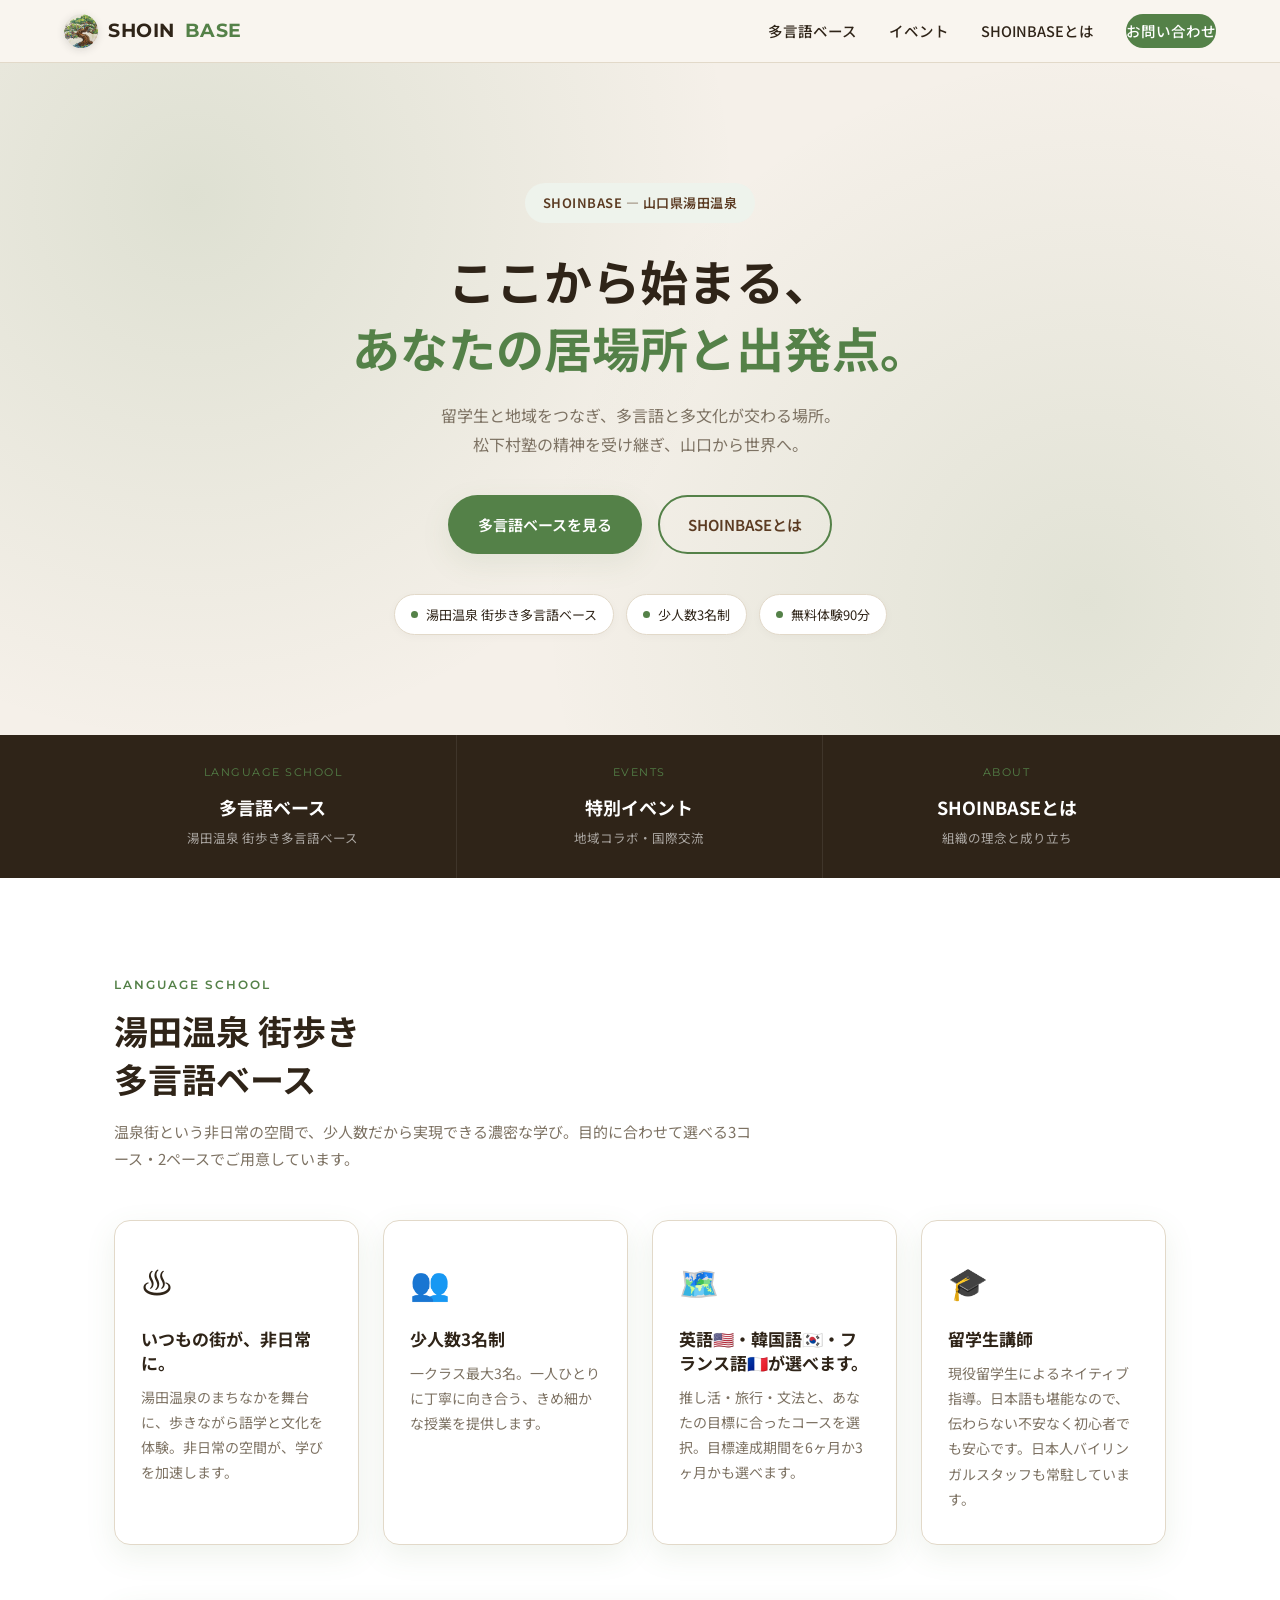
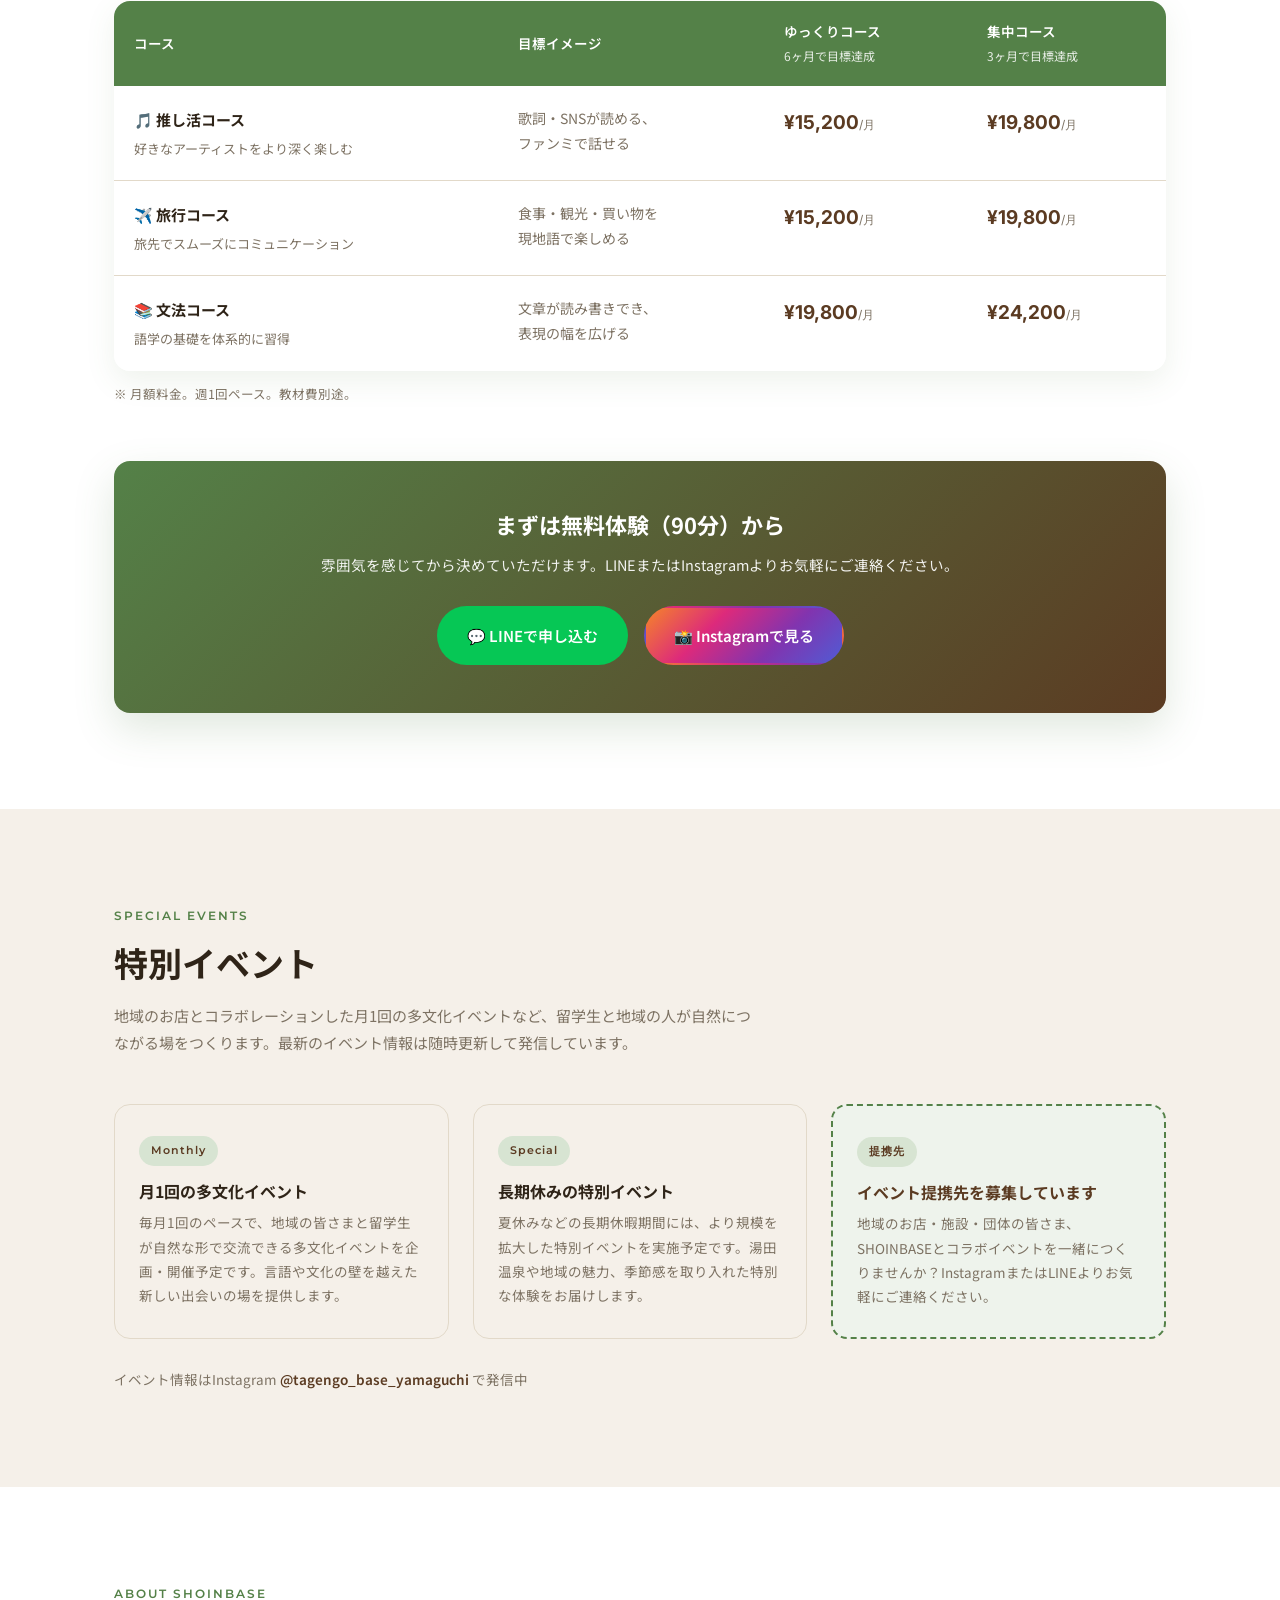
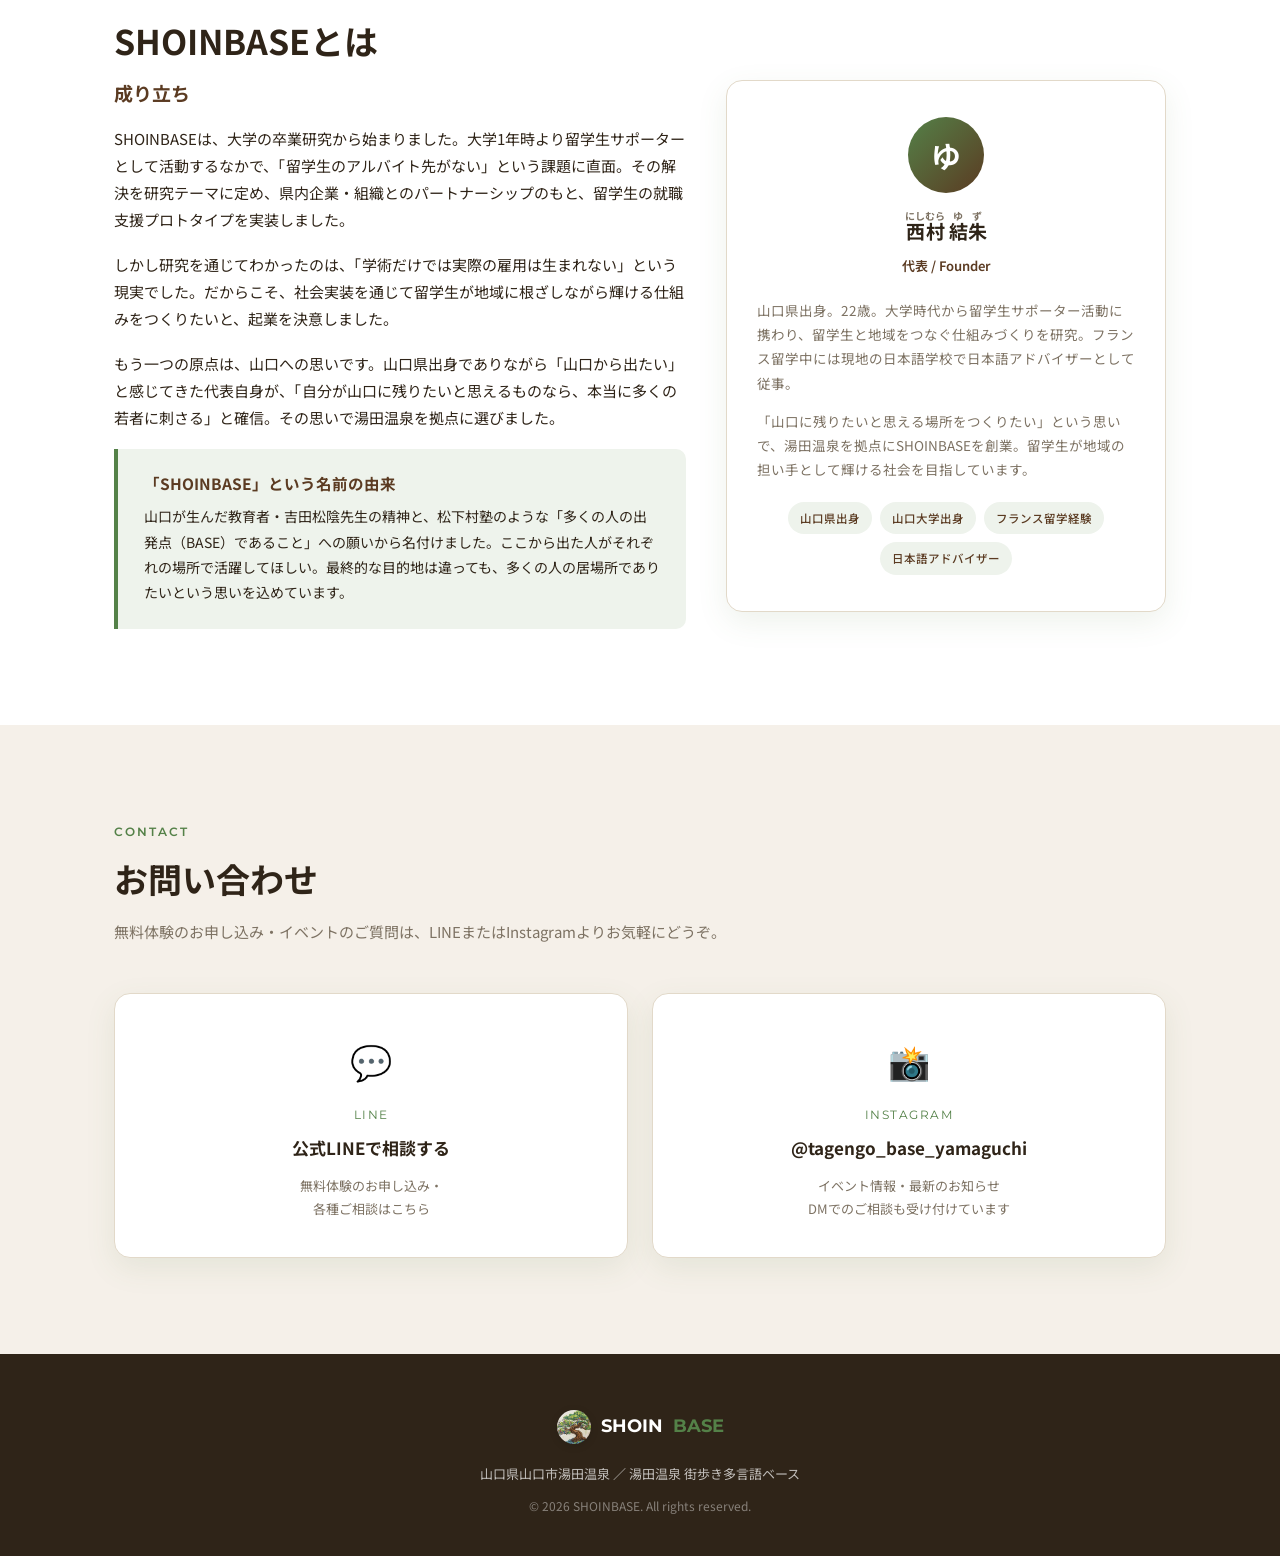
==== index.html @ fef8277d "Add SHOINBASE homepage Co-Authored-By: Claude Sonnet 5 <noreply@anthropic.com>" ====
<!DOCTYPE html>
<html lang="ja">
<head>
  <meta charset="UTF-8">
  <meta name="viewport" content="width=device-width, initial-scale=1.0">
  <title>SHOINBASE | 山口県湯田温泉</title>
  <meta name="description" content="山口県湯田温泉を拠点に、多言語と多文化をつなぐ組織。「多言語ベース」・地域コラボイベントを運営しています。">
  
  <!-- Preconnect and Google Fonts -->
  <link rel="preconnect" href="https://fonts.googleapis.com">
  <link rel="preconnect" href="https://fonts.gstatic.com" crossorigin>
  <link href="https://fonts.googleapis.com/css2?family=Inter:wght@400;500;600&family=Montserrat:wght@600;700&family=Noto+Sans+JP:wght@400;500;700&display=swap" rel="stylesheet">
  
  <!-- External CSS -->
  <link rel="stylesheet" href="./style.css">
</head>
<body>

<!-- ════════════════ HEADER ════════════════ -->
<header>
  <div class="header-inner">
    <a href="#top" class="logo">
      <img src="./icon.jpg" alt="SHOINBASE Icon" class="logo-icon">
      <span class="logo-shoin">SHOIN</span><span class="logo-base">BASE</span>
    </a>
    <nav id="main-nav">
      <a href="#tagengo">多言語ベース</a>
      <a href="#events">イベント</a>
      <a href="#about">SHOINBASEとは</a>
      <a href="#contact" class="nav-cta">お問い合わせ</a>
    </nav>
    <button class="hamburger" id="hamburger" aria-label="メニュー">
      <span></span><span></span><span></span>
    </button>
  </div>
</header>

<!-- ════════════════ HERO ════════════════ -->
<div id="top"></div>
<section class="hero">
  <div class="hero-content fade-up">
    <div class="hero-badge">SHOINBASE — 山口県湯田温泉</div>
    <h1>ここから始まる、<br><em>あなたの居場所と出発点。</em></h1>
    <p class="hero-desc">
      留学生と地域をつなぎ、多言語と多文化が交わる場所。<br>
      松下村塾の精神を受け継ぎ、山口から世界へ。
    </p>
    <div class="hero-btns">
      <a href="#tagengo" class="btn btn-primary">多言語ベースを見る</a>
      <a href="#about" class="btn btn-outline">SHOINBASEとは</a>
    </div>
    <div class="hero-pills">
      <span class="pill"><span class="pill-dot"></span>湯田温泉 街歩き多言語ベース</span>
      <span class="pill"><span class="pill-dot"></span>少人数3名制</span>
      <span class="pill"><span class="pill-dot"></span>無料体験90分</span>
    </div>
  </div>
</section>

<!-- ════════════════ NAV STRIP ════════════════ -->
<div class="strip fade-up">
  <div class="strip-inner">
    <a href="#tagengo" class="strip-item">
      <div class="strip-item-label">LANGUAGE SCHOOL</div>
      <div class="strip-item-name">多言語ベース</div>
      <div class="strip-item-desc">湯田温泉 街歩き多言語ベース</div>
    </a>
    <a href="#events" class="strip-item">
      <div class="strip-item-label">EVENTS</div>
      <div class="strip-item-name">特別イベント</div>
      <div class="strip-item-desc">地域コラボ・国際交流</div>
    </a>
    <a href="#about" class="strip-item">
      <div class="strip-item-label">ABOUT</div>
      <div class="strip-item-name">SHOINBASEとは</div>
      <div class="strip-item-desc">組織の理念と成り立ち</div>
    </a>
  </div>
</div>

<!-- ════════════════ 多言語ベース ════════════════ -->
<section id="tagengo">
  <div class="sec-inner fade-up">
    <div class="sec-label">LANGUAGE SCHOOL</div>
    <h2 class="sec-title">湯田温泉 街歩き<br>多言語ベース</h2>
    <p class="sec-sub">温泉街という非日常の空間で、少人数だから実現できる濃密な学び。目的に合わせて選べる3コース・2ペースでご用意しています。</p>

    <div class="features fade-up">
      <div class="feat-card">
        <div class="feat-icon">♨️</div>
        <h3>いつもの街が、非日常に。</h3>
        <p>湯田温泉のまちなかを舞台に、歩きながら語学と文化を体験。非日常の空間が、学びを加速します。</p>
      </div>
      <div class="feat-card">
        <div class="feat-icon">👥</div>
        <h3>少人数3名制</h3>
        <p>一クラス最大3名。一人ひとりに丁寧に向き合う、きめ細かな授業を提供します。</p>
      </div>
      <div class="feat-card">
        <div class="feat-icon">🗺️</div>
        <h3>英語🇺🇸・韓国語🇰🇷・フランス語🇫🇷が選べます。</h3>
        <p>推し活・旅行・文法と、あなたの目標に合ったコースを選択。目標達成期間を6ヶ月か3ヶ月かも選べます。</p>
      </div>
      <div class="feat-card">
        <div class="feat-icon">🎓</div>
        <h3>留学生講師</h3>
        <p>現役留学生によるネイティブ指導。日本語も堪能なので、伝わらない不安なく初心者でも安心です。日本人バイリンガルスタッフも常駐しています。</p>
      </div>
    </div>

    <!-- 料金表 -->
    <div class="course-wrap fade-up">
      <table class="course-table">
        <thead>
          <tr>
            <th>コース</th>
            <th>目標イメージ</th>
            <th>ゆっくりコース<br><span style="font-size:12px;font-weight:400;opacity:0.85">6ヶ月で目標達成</span></th>
            <th>集中コース<br><span style="font-size:12px;font-weight:400;opacity:0.85">3ヶ月で目標達成</span></th>
          </tr>
        </thead>
        <tbody>
          <tr>
            <td>
              <div class="course-name">🎵 推し活コース</div>
              <div class="course-goal">好きなアーティストをより深く楽しむ</div>
            </td>
            <td style="font-size:14px;color:var(--muted);">歌詞・SNSが読める、<br>ファンミで話せる</td>
            <td class="price-cell">¥15,200<small>/月</small></td>
            <td class="price-cell">¥19,800<small>/月</small></td>
          </tr>
          <tr>
            <td>
              <div class="course-name">✈️ 旅行コース</div>
              <div class="course-goal">旅先でスムーズにコミュニケーション</div>
            </td>
            <td style="font-size:14px;color:var(--muted);">食事・観光・買い物を<br>現地語で楽しめる</td>
            <td class="price-cell">¥15,200<small>/月</small></td>
            <td class="price-cell">¥19,800<small>/月</small></td>
          </tr>
          <tr>
            <td>
              <div class="course-name">📚 文法コース</div>
              <div class="course-goal">語学の基礎を体系的に習得</div>
            </td>
            <td style="font-size:14px;color:var(--muted);">文章が読み書きでき、<br>表現の幅を広げる</td>
            <td class="price-cell">¥19,800<small>/月</small></td>
            <td class="price-cell">¥24,200<small>/月</small></td>
          </tr>
        </tbody>
      </table>
    </div>
    <p class="course-note fade-up">※ 月額料金。週1回ペース。教材費別途。</p>

    <!-- 無料体験CTA -->
    <div class="trial-box fade-up">
      <h3>まずは無料体験（90分）から</h3>
      <p>雰囲気を感じてから決めていただけます。LINEまたはInstagramよりお気軽にご連絡ください。</p>
      <div class="contact-btns">
        <a href="https://lin.ee/NYMbU9d" target="_blank" rel="noopener" class="btn btn-line">💬 LINEで申し込む</a>
        <a href="https://www.instagram.com/tagengo_base_yamaguchi/" target="_blank" rel="noopener" class="btn btn-insta">📸 Instagramで見る</a>
      </div>
    </div>
  </div>
</section>

<!-- ════════════════ EVENTS ════════════════ -->
<section id="events">
  <div class="sec-inner">
    <div class="fade-up">
      <div class="sec-label">SPECIAL EVENTS</div>
      <h2 class="sec-title">特別イベント</h2>
      <p class="sec-sub">地域のお店とコラボレーションした月1回の多文化イベントなど、留学生と地域の人が自然につながる場をつくります。最新のイベント情報は随時更新して発信しています。</p>
    </div>

    <div class="events-grid fade-up">
      <div class="ev-card">
        <span class="ev-season">Monthly</span>
        <div>
          <h4>月1回の多文化イベント</h4>
          <p>毎月1回のペースで、地域の皆さまと留学生が自然な形で交流できる多文化イベントを企画・開催予定です。言語や文化の壁を越えた新しい出会いの場を提供します。</p>
        </div>
      </div>
      <div class="ev-card">
        <span class="ev-season">Special</span>
        <div>
          <h4>長期休みの特別イベント</h4>
          <p>夏休みなどの長期休暇期間には、より規模を拡大した特別イベントを実施予定です。湯田温泉や地域の魅力、季節感を取り入れた特別な体験をお届けします。</p>
        </div>
      </div>
      <div class="ev-card ev-promo">
        <span class="ev-season">提携先</span>
        <div>
          <h4 style="color: var(--terra-dark);">イベント提携先を募集しています</h4>
          <p style="margin-top: 8px;">地域のお店・施設・団体の皆さま、SHOINBASEとコラボイベントを一緒につくりませんか？InstagramまたはLINEよりお気軽にご連絡ください。</p>
        </div>
      </div>
    </div>

    <p class="ev-note fade-up">
      イベント情報はInstagram
      <a href="https://www.instagram.com/tagengo_base_yamaguchi/" target="_blank" rel="noopener">@tagengo_base_yamaguchi</a>
      で発信中
    </p>
  </div>
</section>

<!-- ════════════════ ABOUT ════════════════ -->
<section id="about">
  <div class="sec-inner">
    <div class="fade-up">
      <div class="sec-label">ABOUT SHOINBASE</div>
      <h2 class="sec-title">SHOINBASEとは</h2>
    </div>

    <div class="about-grid">
      <!-- 左：成り立ち -->
      <div class="story fade-up">
        <h3>成り立ち</h3>
        <p>SHOINBASEは、大学の卒業研究から始まりました。大学1年時より留学生サポーターとして活動するなかで、「留学生のアルバイト先がない」という課題に直面。その解決を研究テーマに定め、県内企業・組織とのパートナーシップのもと、留学生の就職支援プロトタイプを実装しました。</p>
        <p>しかし研究を通じてわかったのは、「学術だけでは実際の雇用は生まれない」という現実でした。だからこそ、社会実装を通じて留学生が地域に根ざしながら輝ける仕組みをつくりたいと、起業を決意しました。</p>
        <p>もう一つの原点は、山口への思いです。山口県出身でありながら「山口から出たい」と感じてきた代表自身が、「自分が山口に残りたいと思えるものなら、本当に多くの若者に刺さる」と確信。その思いで湯田温泉を拠点に選びました。</p>

        <div class="name-box">
          <h4>「SHOINBASE」という名前の由来</h4>
          <p>山口が生んだ教育者・吉田松陰先生の精神と、松下村塾のような「多くの人の出発点（BASE）であること」への願いから名付けました。ここから出た人がそれぞれの場所で活躍してほしい。最終的な目的地は違っても、多くの人の居場所でありたいという思いを込めています。</p>
        </div>
      </div>

      <!-- 右：プロフィール -->
      <div class="fade-up" style="transition-delay: 0.2s;">
        <div class="profile-card">
          <div class="profile-avatar">ゆ</div>
          <div class="profile-name">
            <ruby>西村<rt>にしむら</rt></ruby> <ruby>結朱<rt>ゆず</rt></ruby>
          </div>
          <div class="profile-role">代表 / Founder</div>
          <p class="profile-bio">山口県出身。22歳。大学時代から留学生サポーター活動に携わり、留学生と地域をつなぐ仕組みづくりを研究。フランス留学中には現地の日本語学校で日本語アドバイザーとして従事。</p>
          <p class="profile-bio">「山口に残りたいと思える場所をつくりたい」という思いで、湯田温泉を拠点にSHOINBASEを創業。留学生が地域の担い手として輝ける社会を目指しています。</p>
          <div class="profile-tags">
            <span class="profile-tag">山口県出身</span>
            <span class="profile-tag">山口大学出身</span>
            <span class="profile-tag">フランス留学経験</span>
            <span class="profile-tag">日本語アドバイザー</span>
          </div>
        </div>
      </div>
    </div>
  </div>
</section>

<!-- ════════════════ CONTACT ════════════════ -->
<section id="contact">
  <div class="sec-inner">
    <div class="fade-up">
      <div class="sec-label">CONTACT</div>
      <h2 class="sec-title">お問い合わせ</h2>
      <p class="sec-sub">無料体験のお申し込み・イベントのご質問は、LINEまたはInstagramよりお気軽にどうぞ。</p>
    </div>

    <div class="contact-cards fade-up">
      <a href="https://lin.ee/NYMbU9d" target="_blank" rel="noopener" class="contact-card">
        <div class="contact-card-icon">💬</div>
        <div class="contact-card-service">LINE</div>
        <div class="contact-card-handle">公式LINEで相談する</div>
        <div class="contact-card-desc">無料体験のお申し込み・<br>各種ご相談はこちら</div>
      </a>
      <a href="https://www.instagram.com/tagengo_base_yamaguchi/" target="_blank" rel="noopener" class="contact-card">
        <div class="contact-card-icon">📸</div>
        <div class="contact-card-service">INSTAGRAM</div>
        <div class="contact-card-handle">@tagengo_base_yamaguchi</div>
        <div class="contact-card-desc">イベント情報・最新のお知らせ<br>DMでのご相談も受け付けています</div>
      </a>
    </div>
  </div>
</section>

<!-- ════════════════ FOOTER ════════════════ -->
<footer>
  <div class="fade-up">
    <div class="footer-logo">
      <img src="./icon.jpg" alt="SHOINBASE Icon" class="footer-logo-icon">
      <span class="logo-shoin">SHOIN</span><span class="logo-base">BASE</span>
    </div>
    <div class="footer-addr">山口県山口市湯田温泉 ／ 湯田温泉 街歩き多言語ベース</div>
    <div class="footer-copy">© 2026 SHOINBASE. All rights reserved.</div>
  </div>
</footer>

<!-- External JS -->
<script src="./script.js"></script>

</body>
</html>
---- style.css ----
/* =========================================================
   SHOINBASE | 山口県湯田温泉 — style.css
   ========================================================= */

:root {
  --terra: #548148;
  --terra-dark: #5b3b22;
  --terra-light: #d7e4d2;
  --terra-pale: #eef3ec;
  --cream: #f5f0e9;
  --ink: #2f2418;
  --muted: #7d7263;
  --line: #e2d9c9;
  --white: #ffffff;
  --shadow: 0 10px 30px rgba(84, 129, 72, 0.10);
  --shadow-hover: 0 16px 40px rgba(84, 129, 72, 0.18);
  --radius: 16px;
  --radius-sm: 10px;
  --font-jp: "Noto Sans JP", "Hiragino Kaku Gothic ProN", sans-serif;
  --font-en: "Inter", sans-serif;
  --font-logo: "Montserrat", sans-serif;
}

* { margin: 0; padding: 0; box-sizing: border-box; }

html { scroll-behavior: smooth; }

body {
  font-family: var(--font-jp);
  color: var(--ink);
  background: var(--cream);
  line-height: 1.8;
  -webkit-font-smoothing: antialiased;
  overflow-x: hidden;
}

img { display: block; max-width: 100%; }
a { text-decoration: none; color: inherit; }
ul { list-style: none; }

h1, h2, h3, h4 { font-weight: 700; line-height: 1.4; }

.sec-inner {
  max-width: 1100px;
  margin: 0 auto;
  padding: 96px 24px;
}

section { position: relative; }
section:nth-of-type(even) { background: var(--white); }

/* ---------- Fade-up scroll animation ---------- */
.fade-up {
  opacity: 0;
  transform: translateY(28px);
  transition: opacity 0.7s ease, transform 0.7s ease;
}
.fade-up.visible {
  opacity: 1;
  transform: translateY(0);
}

/* ---------- Buttons ---------- */
.btn {
  display: inline-flex;
  align-items: center;
  justify-content: center;
  gap: 6px;
  padding: 14px 28px;
  border-radius: 999px;
  font-weight: 600;
  font-size: 15px;
  transition: transform 0.25s ease, box-shadow 0.25s ease, background 0.25s ease;
  border: 2px solid transparent;
  cursor: pointer;
}
.btn-primary {
  background: var(--terra);
  color: var(--white);
  box-shadow: var(--shadow);
}
.btn-primary:hover { transform: translateY(-2px); box-shadow: var(--shadow-hover); background: var(--terra-dark); }
.btn-outline {
  background: transparent;
  border-color: var(--terra);
  color: var(--terra-dark);
}
.btn-outline:hover { background: var(--terra-pale); transform: translateY(-2px); }
.btn-line {
  background: #06c755;
  color: var(--white);
}
.btn-line:hover { transform: translateY(-2px); box-shadow: 0 10px 24px rgba(6,199,85,0.3); }
.btn-insta {
  background: linear-gradient(135deg,#f58529,#dd2a7b,#8134af,#515bd4);
  color: var(--white);
}
.btn-insta:hover { transform: translateY(-2px); box-shadow: 0 10px 24px rgba(221,42,123,0.3); }

/* =========================================================
   HEADER
   ========================================================= */
header {
  position: sticky;
  top: 0;
  z-index: 100;
  background: rgba(250, 246, 240, 0.9);
  backdrop-filter: blur(10px);
  border-bottom: 1px solid var(--line);
}
.header-inner {
  max-width: 1200px;
  margin: 0 auto;
  padding: 14px 24px;
  display: flex;
  align-items: center;
  justify-content: space-between;
}
.logo {
  display: flex;
  align-items: center;
  gap: 10px;
  font-family: var(--font-logo);
  font-size: 19px;
  font-weight: 700;
  letter-spacing: 0.5px;
}
.logo-icon, .footer-logo-icon {
  width: 34px;
  height: 34px;
  border-radius: 50%;
  object-fit: cover;
  box-shadow: 0 2px 8px rgba(0,0,0,0.12);
}
.logo-shoin { color: var(--ink); }
.logo-base { color: var(--terra); }

#main-nav { display: flex; align-items: center; gap: 32px; }
#main-nav a {
  font-size: 14.5px;
  font-weight: 500;
  color: var(--ink);
  position: relative;
  padding: 4px 0;
  transition: color 0.2s ease;
}
#main-nav a:not(.nav-cta)::after {
  content: "";
  position: absolute;
  left: 0; bottom: -2px;
  width: 0; height: 2px;
  background: var(--terra);
  transition: width 0.25s ease;
}
#main-nav a:not(.nav-cta):hover::after { width: 100%; }
#main-nav a:not(.nav-cta):hover { color: var(--terra-dark); }
.nav-cta {
  background: var(--terra);
  color: var(--white) !important;
  padding: 10px 20px;
  border-radius: 999px;
  font-weight: 600;
}
.nav-cta:hover { background: var(--terra-dark); }

.hamburger {
  display: none;
  flex-direction: column;
  gap: 5px;
  background: none;
  border: none;
  cursor: pointer;
  padding: 8px;
}
.hamburger span {
  width: 24px;
  height: 2px;
  background: var(--ink);
  border-radius: 2px;
  transition: transform 0.3s ease, opacity 0.3s ease;
}
.hamburger.active span:nth-child(1) { transform: translateY(7px) rotate(45deg); }
.hamburger.active span:nth-child(2) { opacity: 0; }
.hamburger.active span:nth-child(3) { transform: translateY(-7px) rotate(-45deg); }

/* =========================================================
   HERO
   ========================================================= */
.hero {
  position: relative;
  padding: 120px 24px 100px;
  text-align: center;
  background:
    radial-gradient(circle at 15% 20%, rgba(84,129,72,0.14), transparent 45%),
    radial-gradient(circle at 85% 80%, rgba(84,129,72,0.12), transparent 45%),
    var(--cream);
  overflow: hidden;
}
.hero-content { max-width: 720px; margin: 0 auto; }
.hero-badge {
  display: inline-block;
  padding: 8px 18px;
  border-radius: 999px;
  background: var(--terra-pale);
  color: var(--terra-dark);
  font-size: 13px;
  font-weight: 600;
  letter-spacing: 0.5px;
  margin-bottom: 24px;
}
.hero h1 {
  font-size: clamp(32px, 5vw, 48px);
  color: var(--ink);
  margin-bottom: 20px;
}
.hero h1 em {
  font-style: normal;
  color: var(--terra);
}
.hero-desc {
  font-size: 16px;
  color: var(--muted);
  margin-bottom: 36px;
}
.hero-btns {
  display: flex;
  gap: 16px;
  justify-content: center;
  flex-wrap: wrap;
  margin-bottom: 40px;
}
.hero-pills {
  display: flex;
  gap: 12px;
  justify-content: center;
  flex-wrap: wrap;
}
.pill {
  display: inline-flex;
  align-items: center;
  gap: 8px;
  padding: 8px 16px;
  background: var(--white);
  border: 1px solid var(--line);
  border-radius: 999px;
  font-size: 13px;
  color: var(--ink);
  box-shadow: 0 2px 10px rgba(0,0,0,0.03);
}
.pill-dot {
  width: 7px;
  height: 7px;
  border-radius: 50%;
  background: var(--terra);
  flex-shrink: 0;
}

/* =========================================================
   NAV STRIP
   ========================================================= */
.strip {
  background: var(--ink);
}
.strip-inner {
  max-width: 1100px;
  margin: 0 auto;
  display: grid;
  grid-template-columns: repeat(3, 1fr);
}
.strip-item {
  padding: 28px 24px;
  text-align: center;
  border-right: 1px solid rgba(255,255,255,0.08);
  transition: background 0.25s ease;
}
.strip-item:last-child { border-right: none; }
.strip-item:hover { background: rgba(84,129,72,0.18); }
.strip-item-label {
  font-family: var(--font-logo);
  font-size: 11px;
  letter-spacing: 1.5px;
  color: var(--terra);
  margin-bottom: 8px;
}
.strip-item-name {
  font-size: 18px;
  font-weight: 700;
  color: var(--white);
  margin-bottom: 4px;
}
.strip-item-desc {
  font-size: 12.5px;
  color: rgba(255,255,255,0.6);
}

/* =========================================================
   SECTION HEADINGS
   ========================================================= */
.sec-label {
  font-family: var(--font-logo);
  font-size: 12px;
  font-weight: 600;
  letter-spacing: 2px;
  color: var(--terra);
  margin-bottom: 12px;
  text-transform: uppercase;
}
.sec-title {
  font-size: clamp(26px, 4vw, 34px);
  color: var(--ink);
  margin-bottom: 16px;
}
.sec-sub {
  max-width: 640px;
  color: var(--muted);
  font-size: 15px;
  margin-bottom: 48px;
}

/* =========================================================
   TAGENGO — Features
   ========================================================= */
.features {
  display: grid;
  grid-template-columns: repeat(4, 1fr);
  gap: 24px;
  margin-bottom: 56px;
}
.feat-card {
  background: var(--white);
  border: 1px solid var(--line);
  border-radius: var(--radius);
  padding: 32px 26px;
  box-shadow: var(--shadow);
  transition: transform 0.25s ease, box-shadow 0.25s ease;
}
.feat-card:hover { transform: translateY(-4px); box-shadow: var(--shadow-hover); }
.feat-icon { font-size: 32px; margin-bottom: 16px; }
.feat-card h3 { font-size: 17px; margin-bottom: 10px; color: var(--ink); }
.feat-card p { font-size: 14px; color: var(--muted); }

/* ---------- Course Table ---------- */
.course-wrap {
  overflow-x: auto;
  border-radius: var(--radius);
  box-shadow: var(--shadow);
  margin-bottom: 12px;
  -webkit-overflow-scrolling: touch;
}
.course-table {
  width: 100%;
  border-collapse: collapse;
  min-width: 640px;
  background: var(--white);
}
.course-table thead th {
  background: var(--terra);
  color: var(--white);
  font-size: 13.5px;
  font-weight: 600;
  text-align: left;
  padding: 18px 20px;
}
.course-table tbody td {
  padding: 20px;
  border-bottom: 1px solid var(--line);
  vertical-align: top;
}
.course-table tbody tr:last-child td { border-bottom: none; }
.course-table tbody tr:hover { background: var(--terra-pale); }
.course-name { font-weight: 700; font-size: 15px; margin-bottom: 4px; color: var(--ink); }
.course-goal { font-size: 13px; color: var(--muted); }
.price-cell {
  font-family: var(--font-en);
  font-size: 19px;
  font-weight: 700;
  color: var(--terra-dark);
  white-space: nowrap;
}
.price-cell small { font-size: 12px; font-weight: 400; color: var(--muted); }
.course-note {
  font-size: 12.5px;
  color: var(--muted);
  margin-bottom: 56px;
}

.trial-box {
  background: linear-gradient(135deg, var(--terra), var(--terra-dark));
  border-radius: var(--radius);
  padding: 48px 40px;
  text-align: center;
  color: var(--white);
  box-shadow: var(--shadow-hover);
}
.trial-box h3 { font-size: 22px; margin-bottom: 12px; }
.trial-box p { font-size: 14.5px; opacity: 0.92; margin-bottom: 28px; }
.contact-btns { display: flex; gap: 16px; justify-content: center; flex-wrap: wrap; }

/* =========================================================
   EVENTS
   ========================================================= */
.events-grid {
  display: grid;
  grid-template-columns: repeat(3, 1fr);
  gap: 24px;
  margin-bottom: 28px;
}
.ev-card {
  background: var(--cream);
  border: 1px solid var(--line);
  border-radius: var(--radius);
  padding: 28px 24px;
  transition: transform 0.25s ease, box-shadow 0.25s ease;
}
.ev-card:hover { transform: translateY(-4px); box-shadow: var(--shadow); }
.ev-season {
  display: inline-block;
  font-family: var(--font-logo);
  font-size: 11px;
  font-weight: 600;
  letter-spacing: 1px;
  color: var(--terra-dark);
  background: var(--terra-light);
  padding: 5px 12px;
  border-radius: 999px;
  margin-bottom: 14px;
}
.ev-card h4 { font-size: 16px; margin-bottom: 8px; color: var(--ink); }
.ev-card p { font-size: 13.5px; color: var(--muted); }
.ev-promo {
  background: var(--terra-pale);
  border: 2px dashed var(--terra);
}
.ev-note { font-size: 13.5px; color: var(--muted); }
.ev-note a { color: var(--terra-dark); font-weight: 600; }
.ev-note a:hover { text-decoration: underline; }

/* =========================================================
   ABOUT
   ========================================================= */
.about-grid {
  display: grid;
  grid-template-columns: 1.3fr 1fr;
  gap: 40px;
  align-items: start;
}
.story p { color: var(--ink); font-size: 15px; margin-bottom: 18px; }
.story h3 { font-size: 19px; margin-bottom: 18px; color: var(--terra-dark); }

.name-box {
  background: var(--terra-pale);
  border-left: 4px solid var(--terra);
  border-radius: 0 var(--radius-sm) var(--radius-sm) 0;
  padding: 24px 26px;
  margin-top: 8px;
}
.name-box h4 { font-size: 15.5px; color: var(--terra-dark); margin-bottom: 10px; }
.name-box p { font-size: 14px; color: var(--ink); margin: 0; }

.profile-card {
  background: var(--white);
  border: 1px solid var(--line);
  border-radius: var(--radius);
  box-shadow: var(--shadow);
  padding: 36px 30px;
  text-align: center;
}
.profile-avatar {
  width: 76px;
  height: 76px;
  margin: 0 auto 18px;
  border-radius: 50%;
  background: linear-gradient(135deg, var(--terra), var(--terra-dark));
  color: var(--white);
  display: flex;
  align-items: center;
  justify-content: center;
  font-size: 30px;
  font-weight: 700;
}
.profile-name {
  font-size: 19px;
  font-weight: 700;
  color: var(--ink);
  margin-bottom: 6px;
}
.profile-name rt { font-size: 10px; color: var(--muted); }
.profile-role {
  font-size: 13px;
  color: var(--terra-dark);
  font-weight: 600;
  margin-bottom: 20px;
}
.profile-bio {
  font-size: 13.5px;
  color: var(--muted);
  text-align: left;
  margin-bottom: 14px;
}
.profile-tags {
  display: flex;
  flex-wrap: wrap;
  gap: 8px;
  justify-content: center;
  margin-top: 20px;
}
.profile-tag {
  font-size: 11.5px;
  background: var(--terra-pale);
  color: var(--terra-dark);
  padding: 6px 12px;
  border-radius: 999px;
  font-weight: 500;
}

/* =========================================================
   CONTACT
   ========================================================= */
.contact-cards {
  display: grid;
  grid-template-columns: repeat(2, 1fr);
  gap: 24px;
}
.contact-card {
  background: var(--white);
  border: 1px solid var(--line);
  border-radius: var(--radius);
  padding: 36px 28px;
  text-align: center;
  box-shadow: var(--shadow);
  transition: transform 0.25s ease, box-shadow 0.25s ease;
}
.contact-card:hover { transform: translateY(-5px); box-shadow: var(--shadow-hover); }
.contact-card-icon { font-size: 34px; margin-bottom: 12px; }
.contact-card-service {
  font-family: var(--font-logo);
  font-size: 12px;
  letter-spacing: 1.5px;
  color: var(--terra);
  margin-bottom: 8px;
}
.contact-card-handle { font-size: 17px; font-weight: 700; color: var(--ink); margin-bottom: 10px; }
.contact-card-desc { font-size: 13px; color: var(--muted); }

/* =========================================================
   FOOTER
   ========================================================= */
footer {
  background: var(--ink);
  color: rgba(255,255,255,0.7);
  padding: 56px 24px 40px;
  text-align: center;
}
.footer-logo {
  display: flex;
  align-items: center;
  justify-content: center;
  gap: 10px;
  font-family: var(--font-logo);
  font-size: 18px;
  font-weight: 700;
  margin-bottom: 18px;
}
.footer-logo .logo-shoin { color: var(--white); }
.footer-logo .logo-base { color: var(--terra); }
.footer-addr { font-size: 13px; margin-bottom: 10px; }
.footer-copy { font-size: 12px; opacity: 0.6; }

/* =========================================================
   RESPONSIVE
   ========================================================= */
@media (max-width: 860px) {
  .about-grid { grid-template-columns: 1fr; }
  .features { grid-template-columns: 1fr 1fr; }
  .events-grid { grid-template-columns: 1fr 1fr; }
}

@media (max-width: 768px) {
  #main-nav {
    position: fixed;
    top: 63px;
    left: 0;
    right: 0;
    background: var(--cream);
    flex-direction: column;
    align-items: stretch;
    gap: 0;
    padding: 8px 24px 20px;
    border-bottom: 1px solid var(--line);
    transform: translateY(-120%);
    opacity: 0;
    transition: transform 0.3s ease, opacity 0.3s ease;
  }
  #main-nav.open { transform: translateY(0); opacity: 1; }
  #main-nav a { padding: 14px 0; border-bottom: 1px solid var(--line); }
  #main-nav a.nav-cta { text-align: center; margin-top: 12px; border-bottom: none; }
  .hamburger { display: flex; }

  .strip-inner { grid-template-columns: 1fr; }
  .strip-item { border-right: none; border-bottom: 1px solid rgba(255,255,255,0.08); }
  .strip-item:last-child { border-bottom: none; }

  .features { grid-template-columns: 1fr; }
  .events-grid { grid-template-columns: 1fr; }
  .contact-cards { grid-template-columns: 1fr; }

  .sec-inner { padding: 72px 20px; }
  .trial-box { padding: 36px 24px; }

  /* ---------- Course table -> stacked cards ---------- */
  .course-wrap { overflow-x: visible; box-shadow: none; border-radius: 0; }
  .course-table { min-width: 0; width: 100%; border-spacing: 0 16px; }
  .course-table thead { display: none; }
  .course-table, .course-table tbody, .course-table td { display: block; }
  .course-table tbody tr {
    display: grid;
    grid-template-columns: 1fr 1fr;
    gap: 4px 12px;
    background: var(--white);
    border: 1px solid var(--line);
    border-radius: var(--radius);
    box-shadow: var(--shadow);
    padding: 22px 20px;
    margin-bottom: 16px;
  }
  .course-table tbody tr:last-child { margin-bottom: 0; }
  .course-table tbody td { padding: 0; border-bottom: none; }
  .course-table tbody td:nth-child(1) { grid-column: 1 / -1; margin-bottom: 14px; }
  .course-table tbody td:nth-child(2) {
    grid-column: 1 / -1;
    margin-bottom: 16px;
    padding-top: 14px;
    border-top: 1px dashed var(--line);
  }
  .course-table tbody td:nth-child(2)::before {
    content: "目標イメージ";
    display: block;
    font-size: 11px;
    font-weight: 600;
    letter-spacing: 0.5px;
    color: var(--terra);
    margin-bottom: 6px;
  }
  .course-table tbody td:nth-child(3),
  .course-table tbody td:nth-child(4) {
    background: var(--terra-pale);
    border-radius: var(--radius-sm);
    padding: 12px 14px;
  }
  .course-table tbody td:nth-child(3)::before,
  .course-table tbody td:nth-child(4)::before {
    display: block;
    font-size: 11px;
    font-weight: 600;
    color: var(--muted);
    margin-bottom: 4px;
  }
  .course-table tbody td:nth-child(3)::before { content: "ゆっくりコース"; }
  .course-table tbody td:nth-child(4)::before { content: "集中コース"; }

  /* ---------- Mobile nav backdrop ---------- */
  body:has(#main-nav.open)::after {
    content: "";
    position: fixed;
    inset: 0;
    background: rgba(43, 36, 31, 0.35);
    z-index: 90;
  }
}
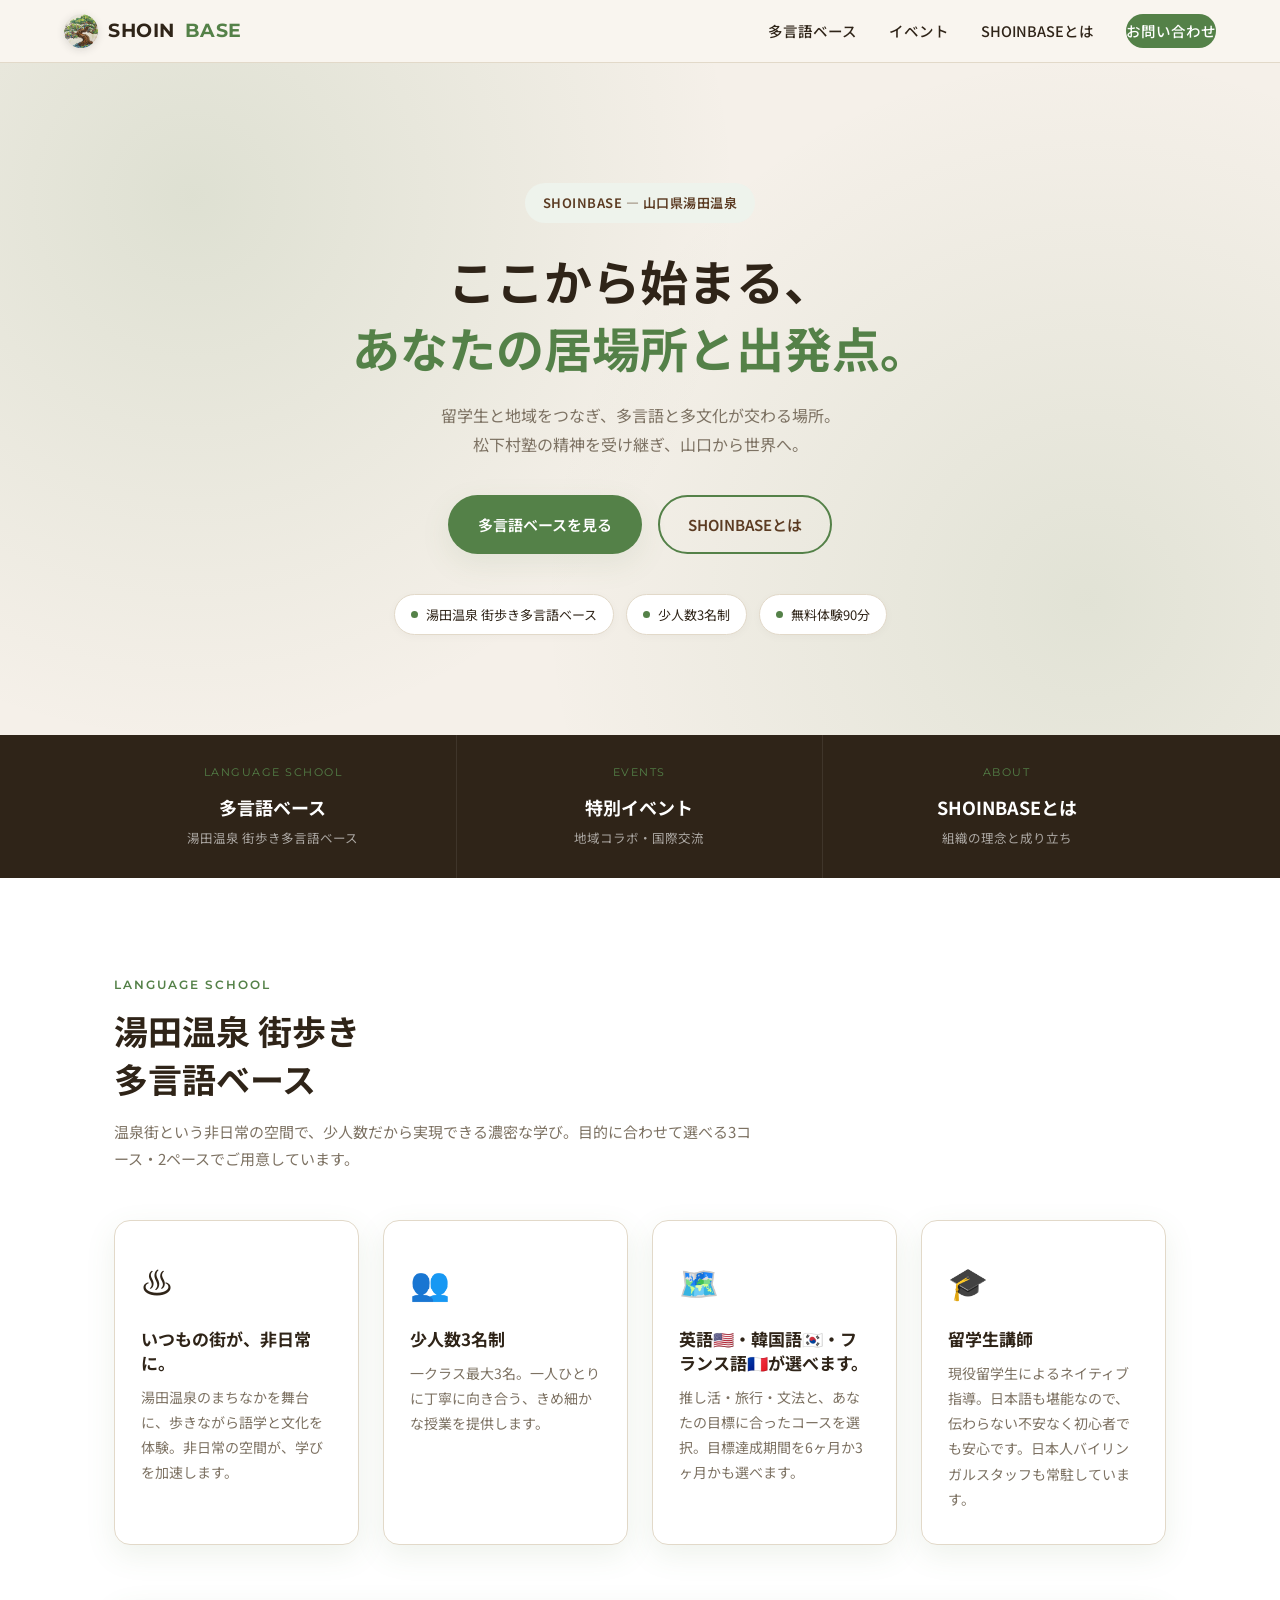
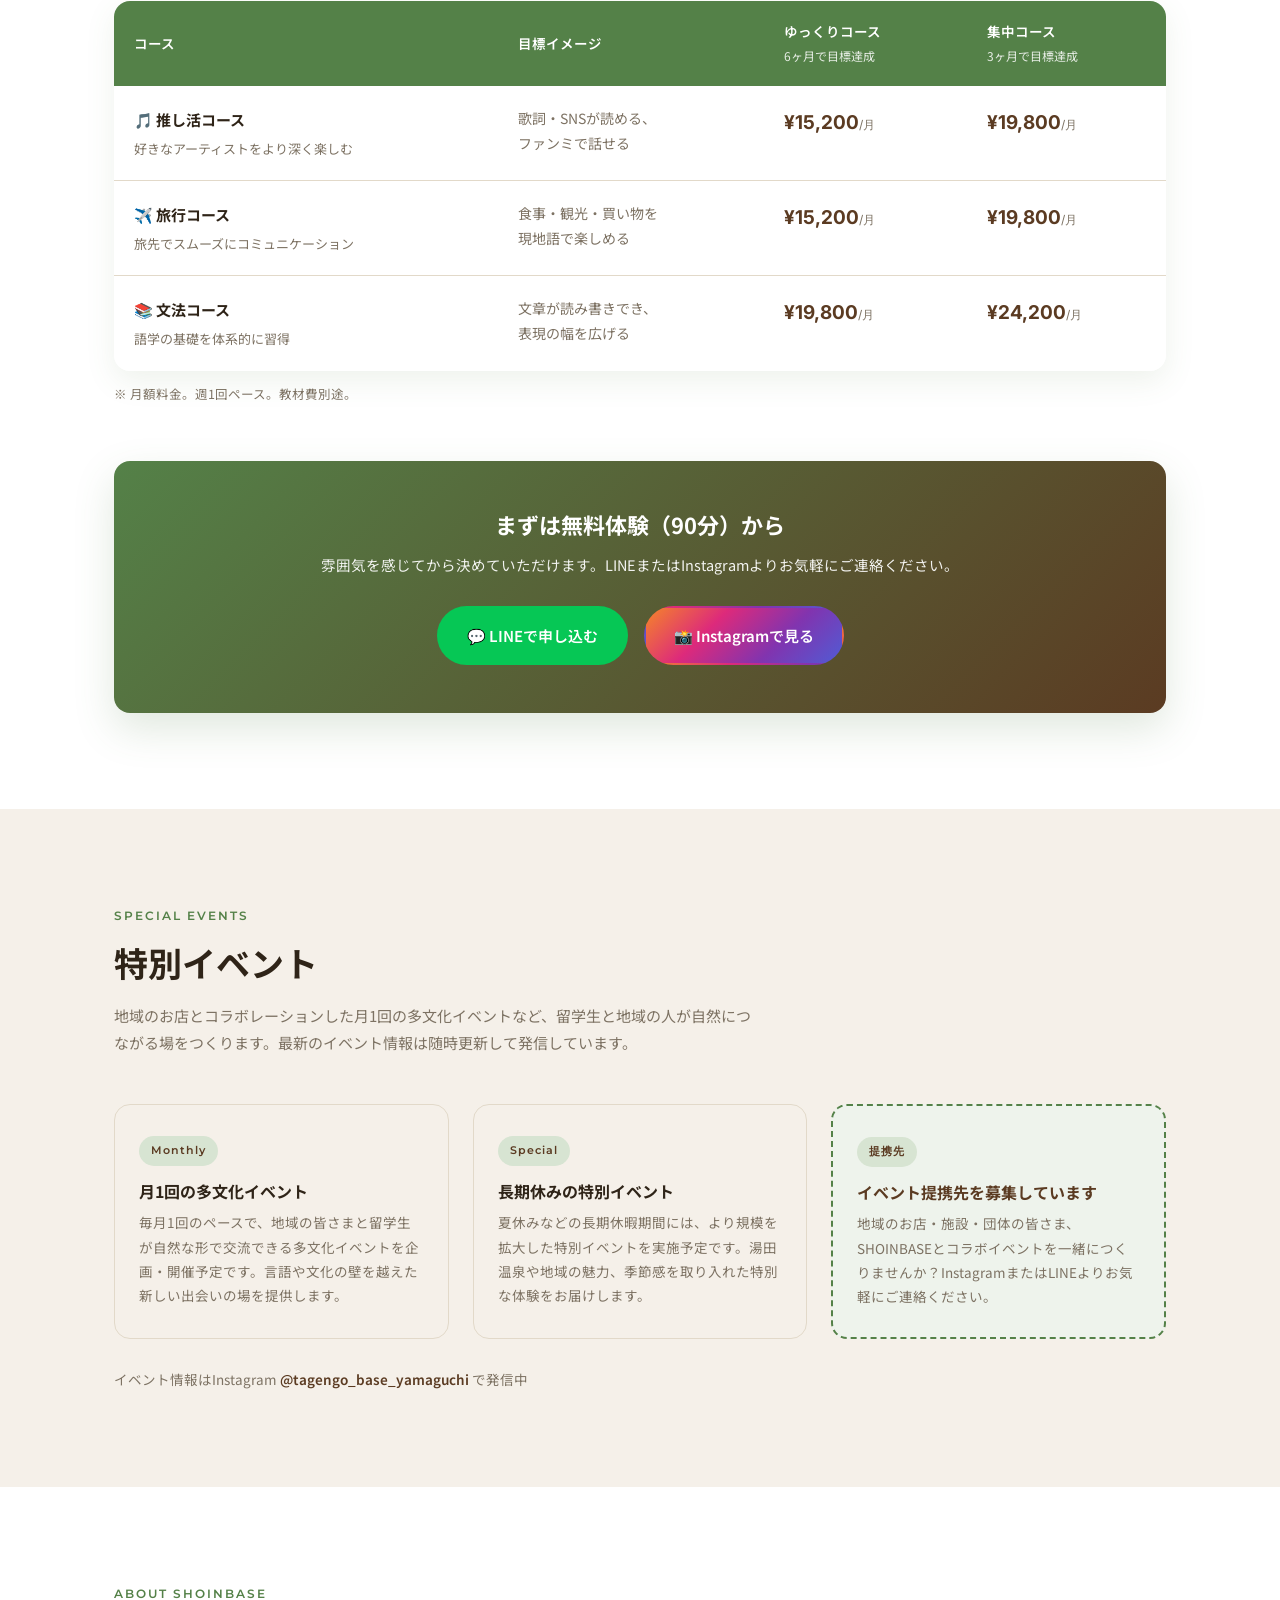
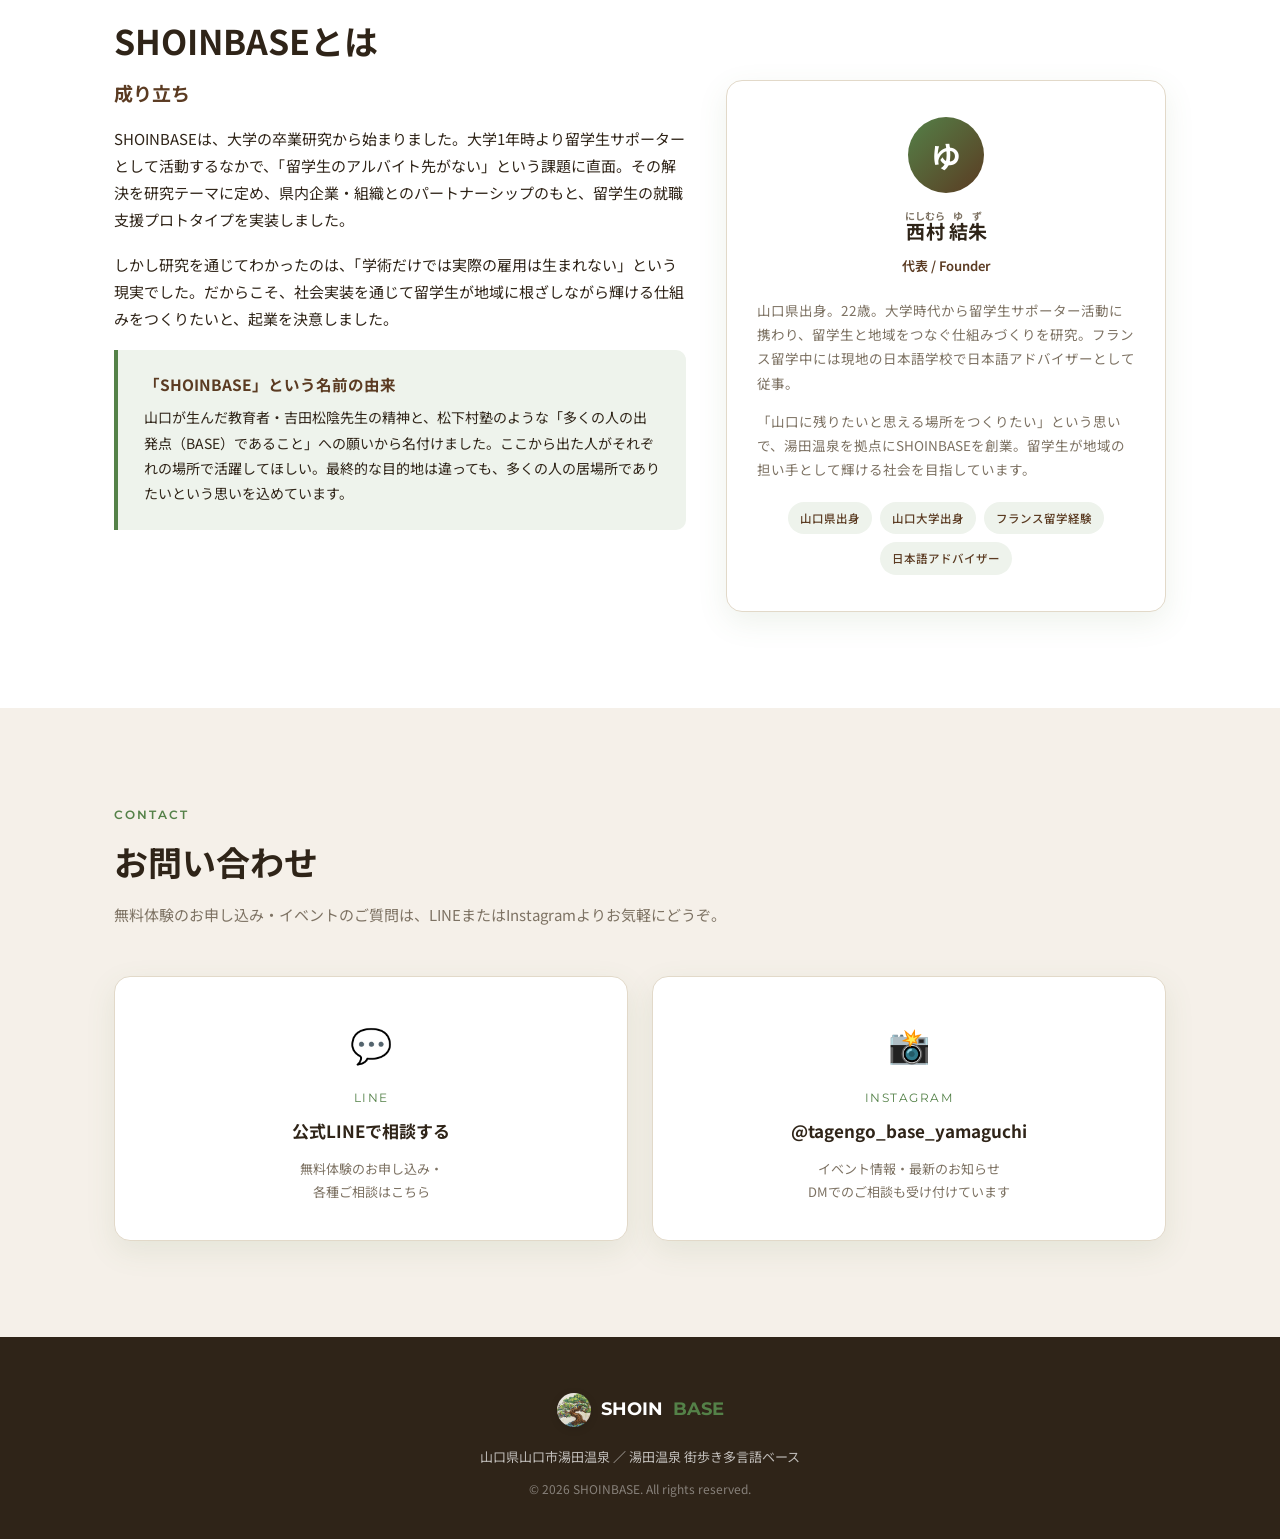
==== commit aca1dd20: "「山口への思い」の段落を削除" ====
--- a/index.html
+++ b/index.html
@@ -219,7 +219,6 @@
         <h3>成り立ち</h3>
         <p>SHOINBASEは、大学の卒業研究から始まりました。大学1年時より留学生サポーターとして活動するなかで、「留学生のアルバイト先がない」という課題に直面。その解決を研究テーマに定め、県内企業・組織とのパートナーシップのもと、留学生の就職支援プロトタイプを実装しました。</p>
         <p>しかし研究を通じてわかったのは、「学術だけでは実際の雇用は生まれない」という現実でした。だからこそ、社会実装を通じて留学生が地域に根ざしながら輝ける仕組みをつくりたいと、起業を決意しました。</p>
-        <p>もう一つの原点は、山口への思いです。山口県出身でありながら「山口から出たい」と感じてきた代表自身が、「自分が山口に残りたいと思えるものなら、本当に多くの若者に刺さる」と確信。その思いで湯田温泉を拠点に選びました。</p>
 
         <div class="name-box">
           <h4>「SHOINBASE」という名前の由来</h4>
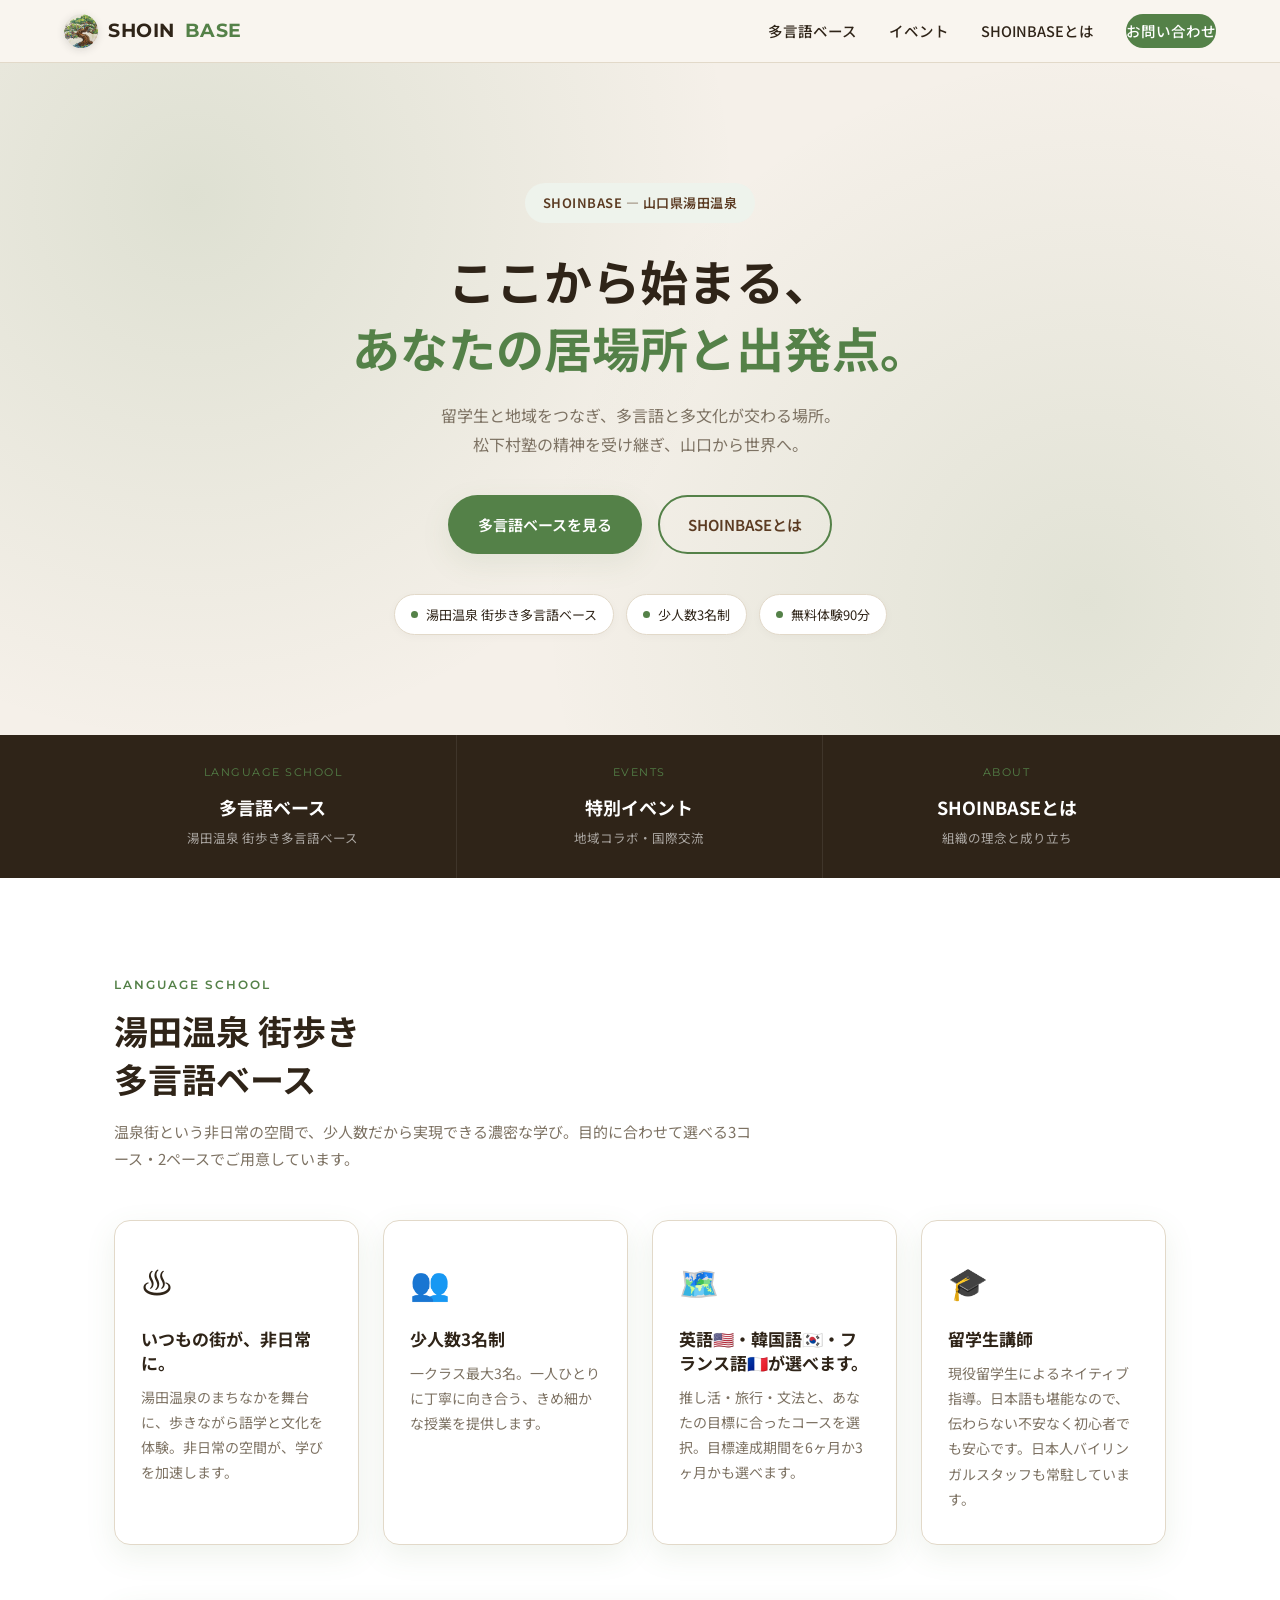
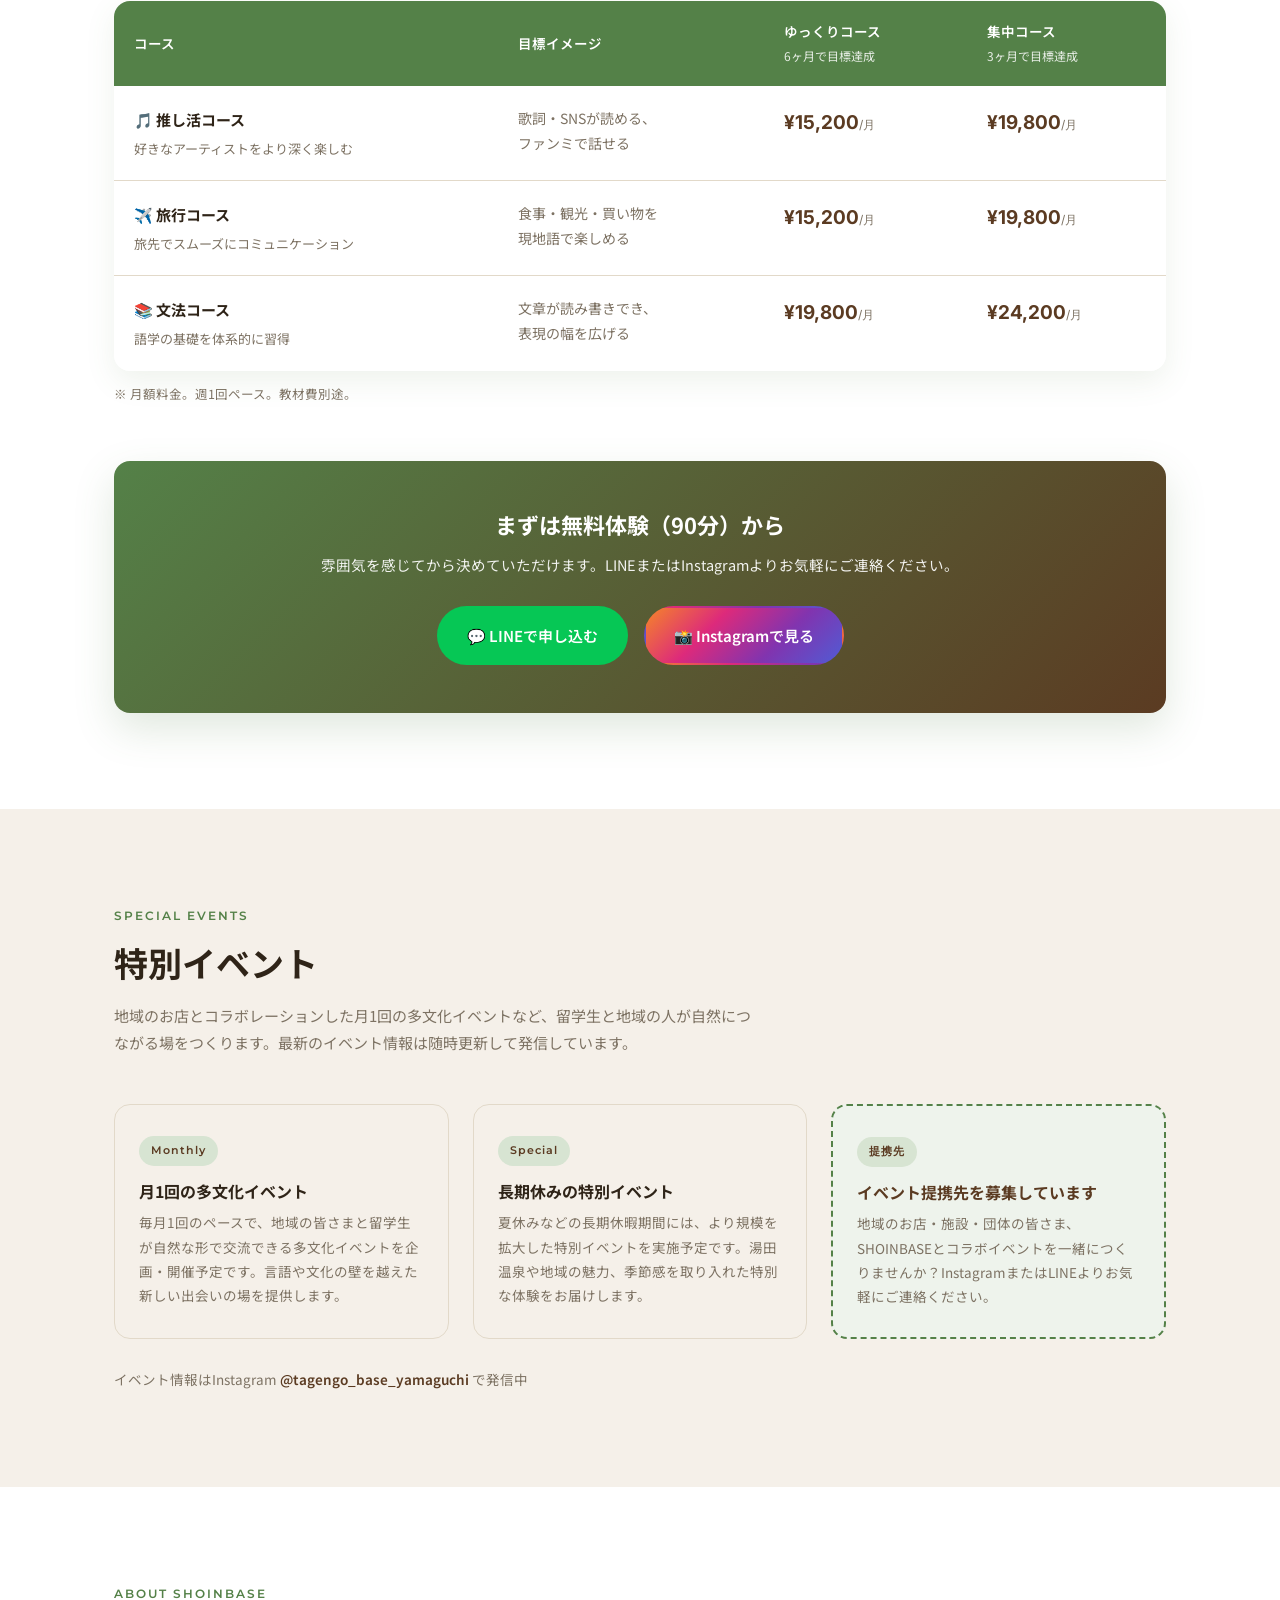
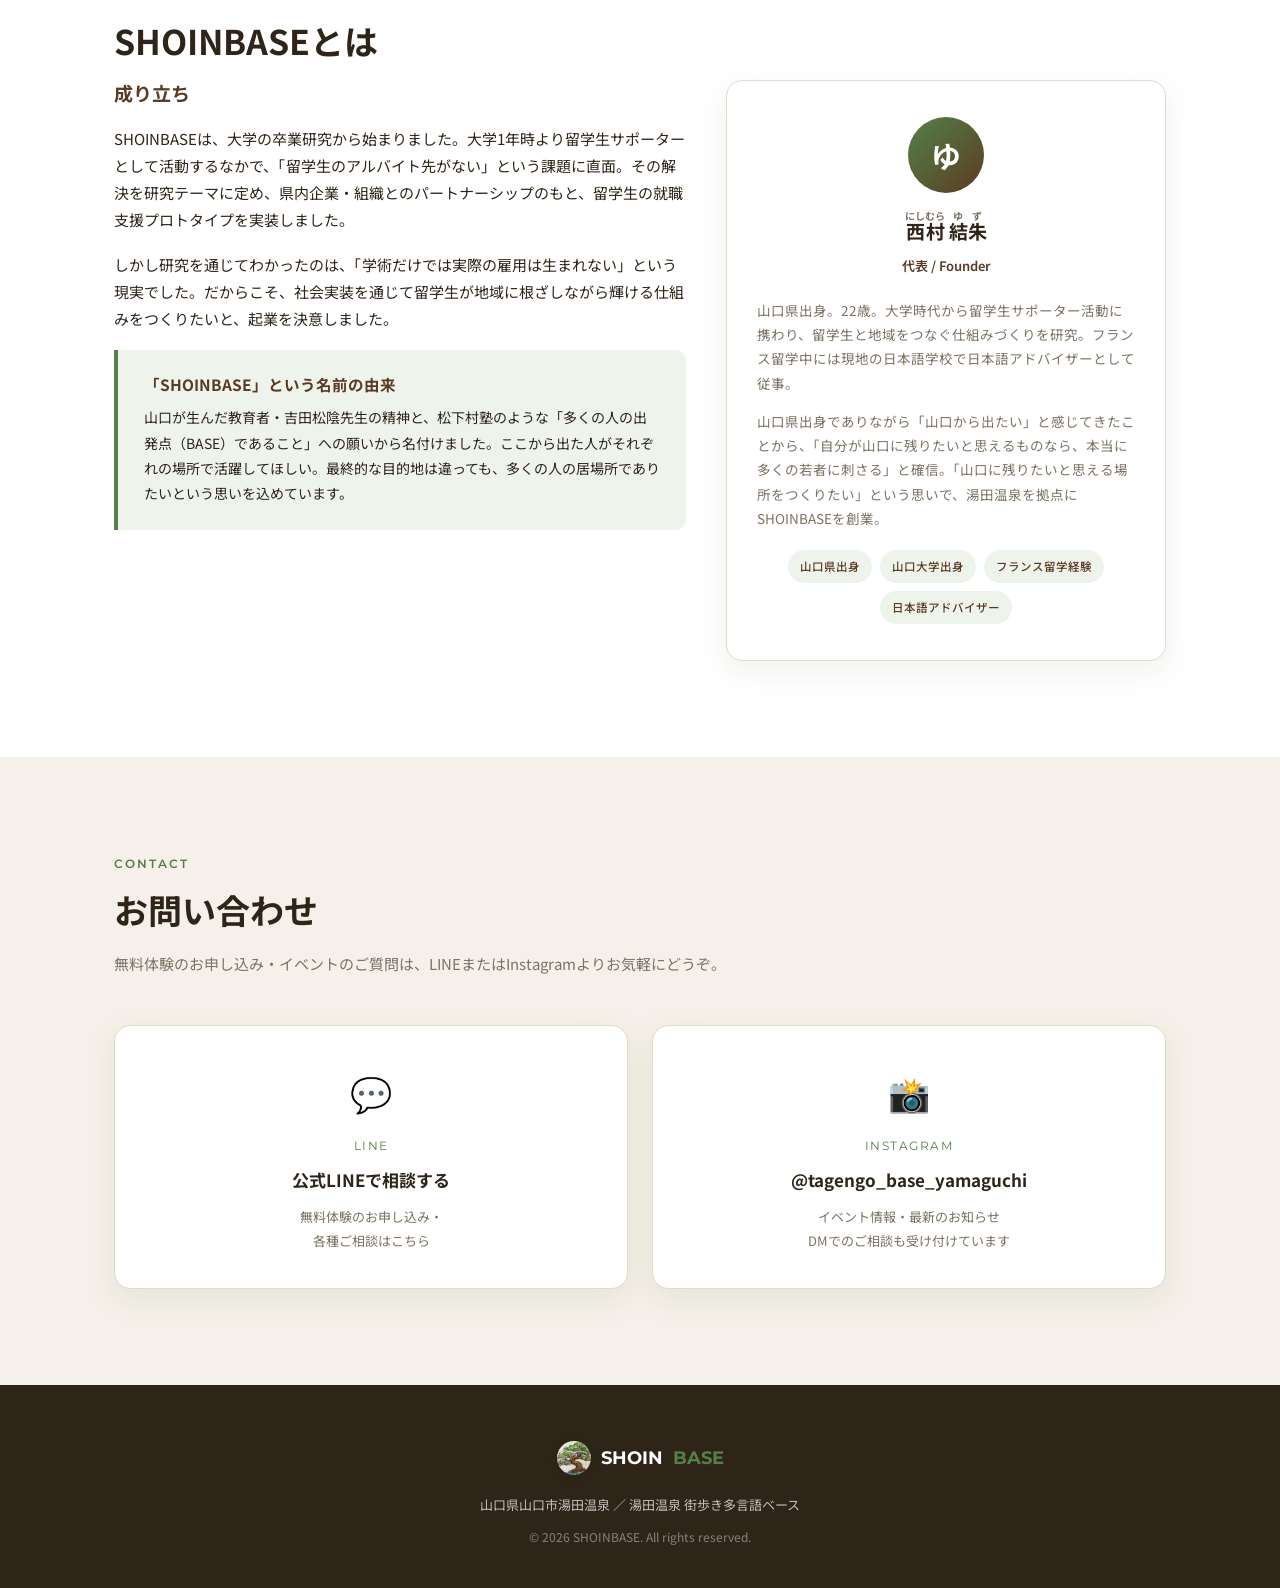
==== commit bfbd0c9e: "プロフィール文を更新" ====
--- a/index.html
+++ b/index.html
@@ -235,7 +235,7 @@
           </div>
           <div class="profile-role">代表 / Founder</div>
           <p class="profile-bio">山口県出身。22歳。大学時代から留学生サポーター活動に携わり、留学生と地域をつなぐ仕組みづくりを研究。フランス留学中には現地の日本語学校で日本語アドバイザーとして従事。</p>
-          <p class="profile-bio">「山口に残りたいと思える場所をつくりたい」という思いで、湯田温泉を拠点にSHOINBASEを創業。留学生が地域の担い手として輝ける社会を目指しています。</p>
+          <p class="profile-bio">山口県出身でありながら「山口から出たい」と感じてきたことから、「自分が山口に残りたいと思えるものなら、本当に多くの若者に刺さる」と確信。「山口に残りたいと思える場所をつくりたい」という思いで、湯田温泉を拠点にSHOINBASEを創業。</p>
           <div class="profile-tags">
             <span class="profile-tag">山口県出身</span>
             <span class="profile-tag">山口大学出身</span>
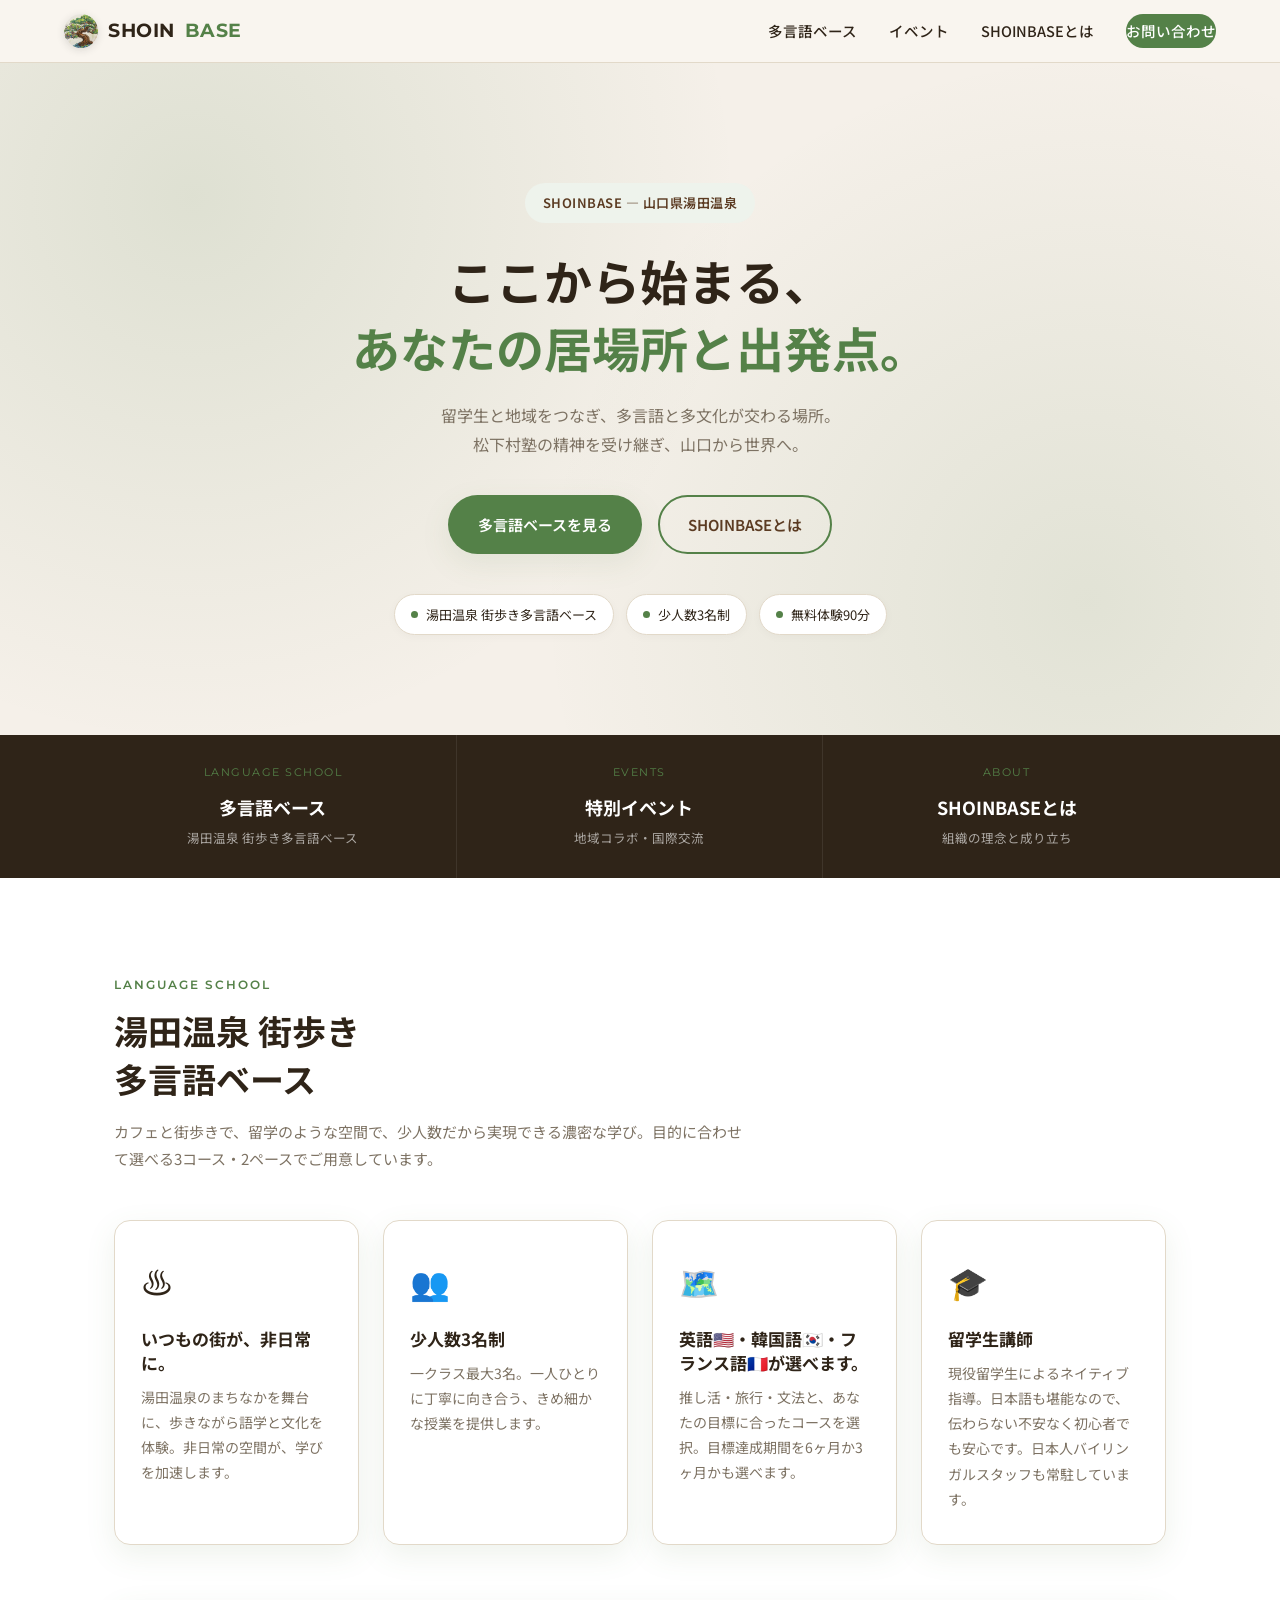
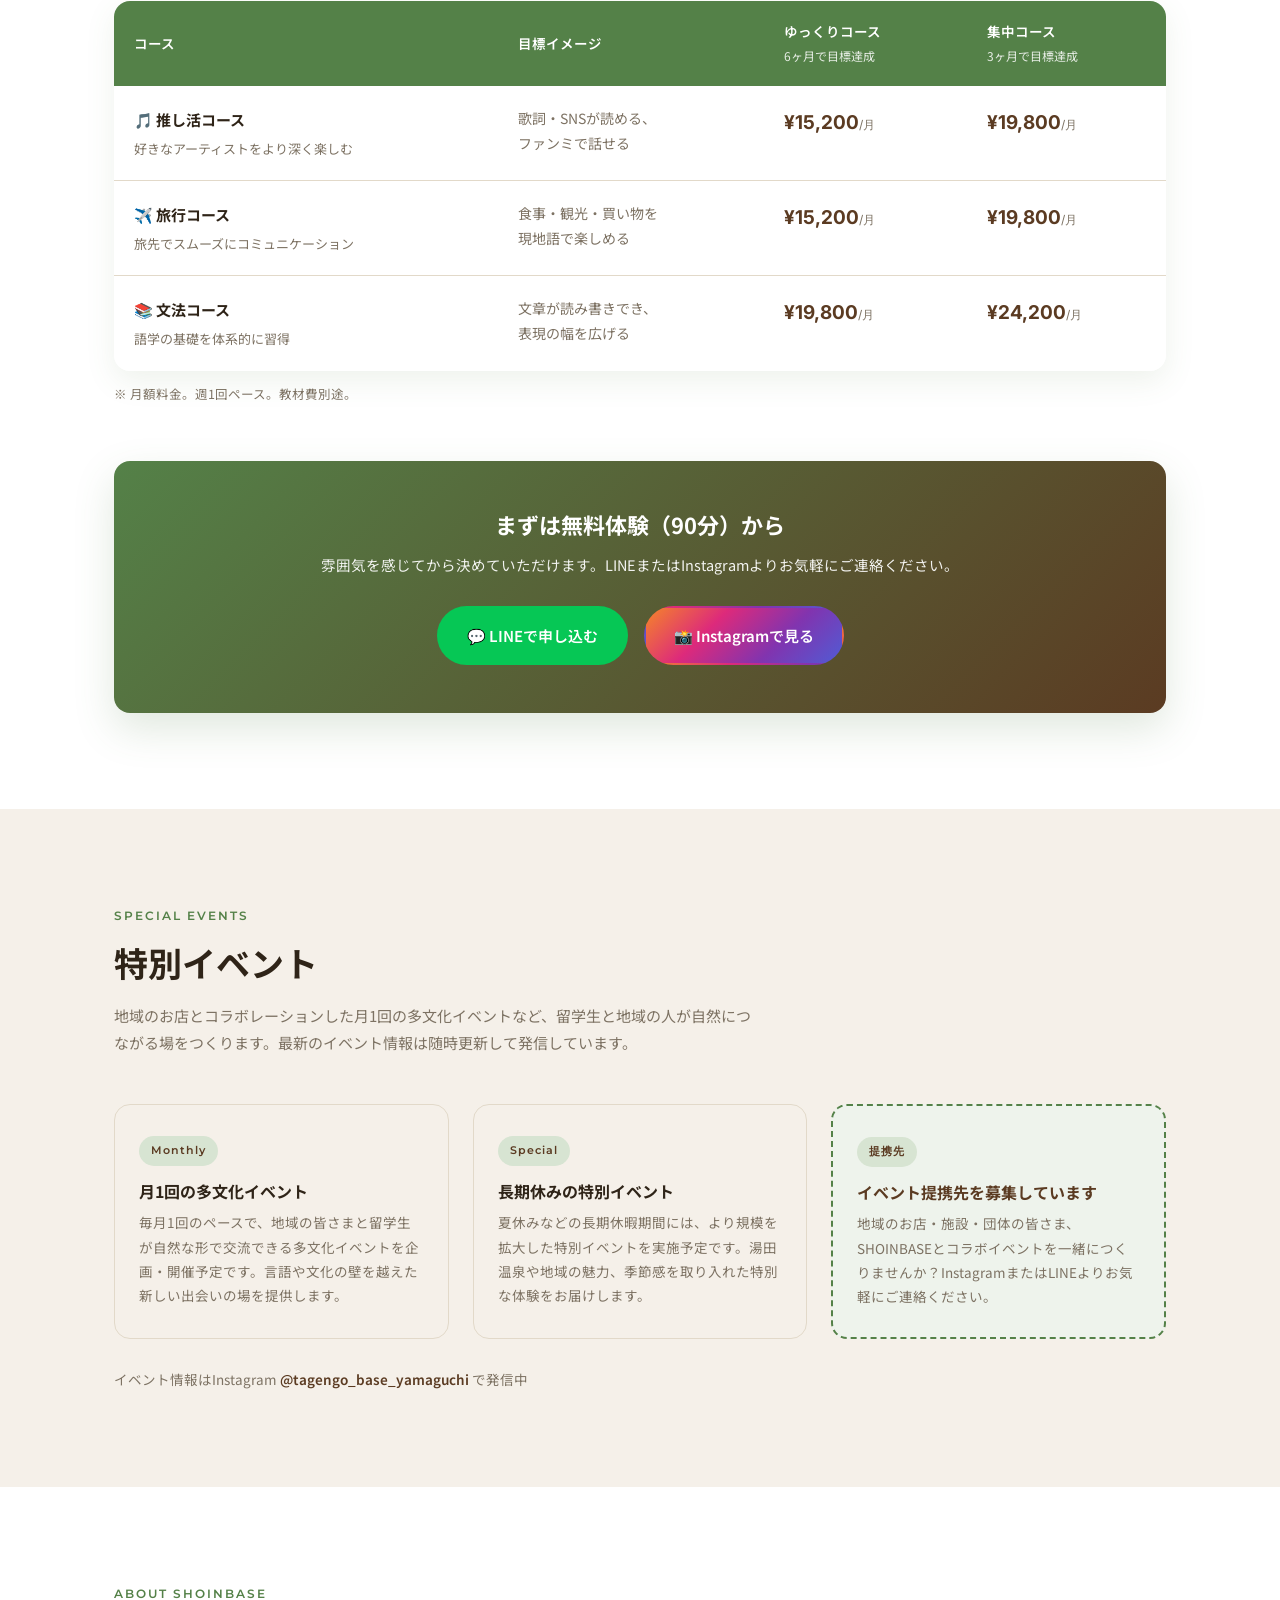
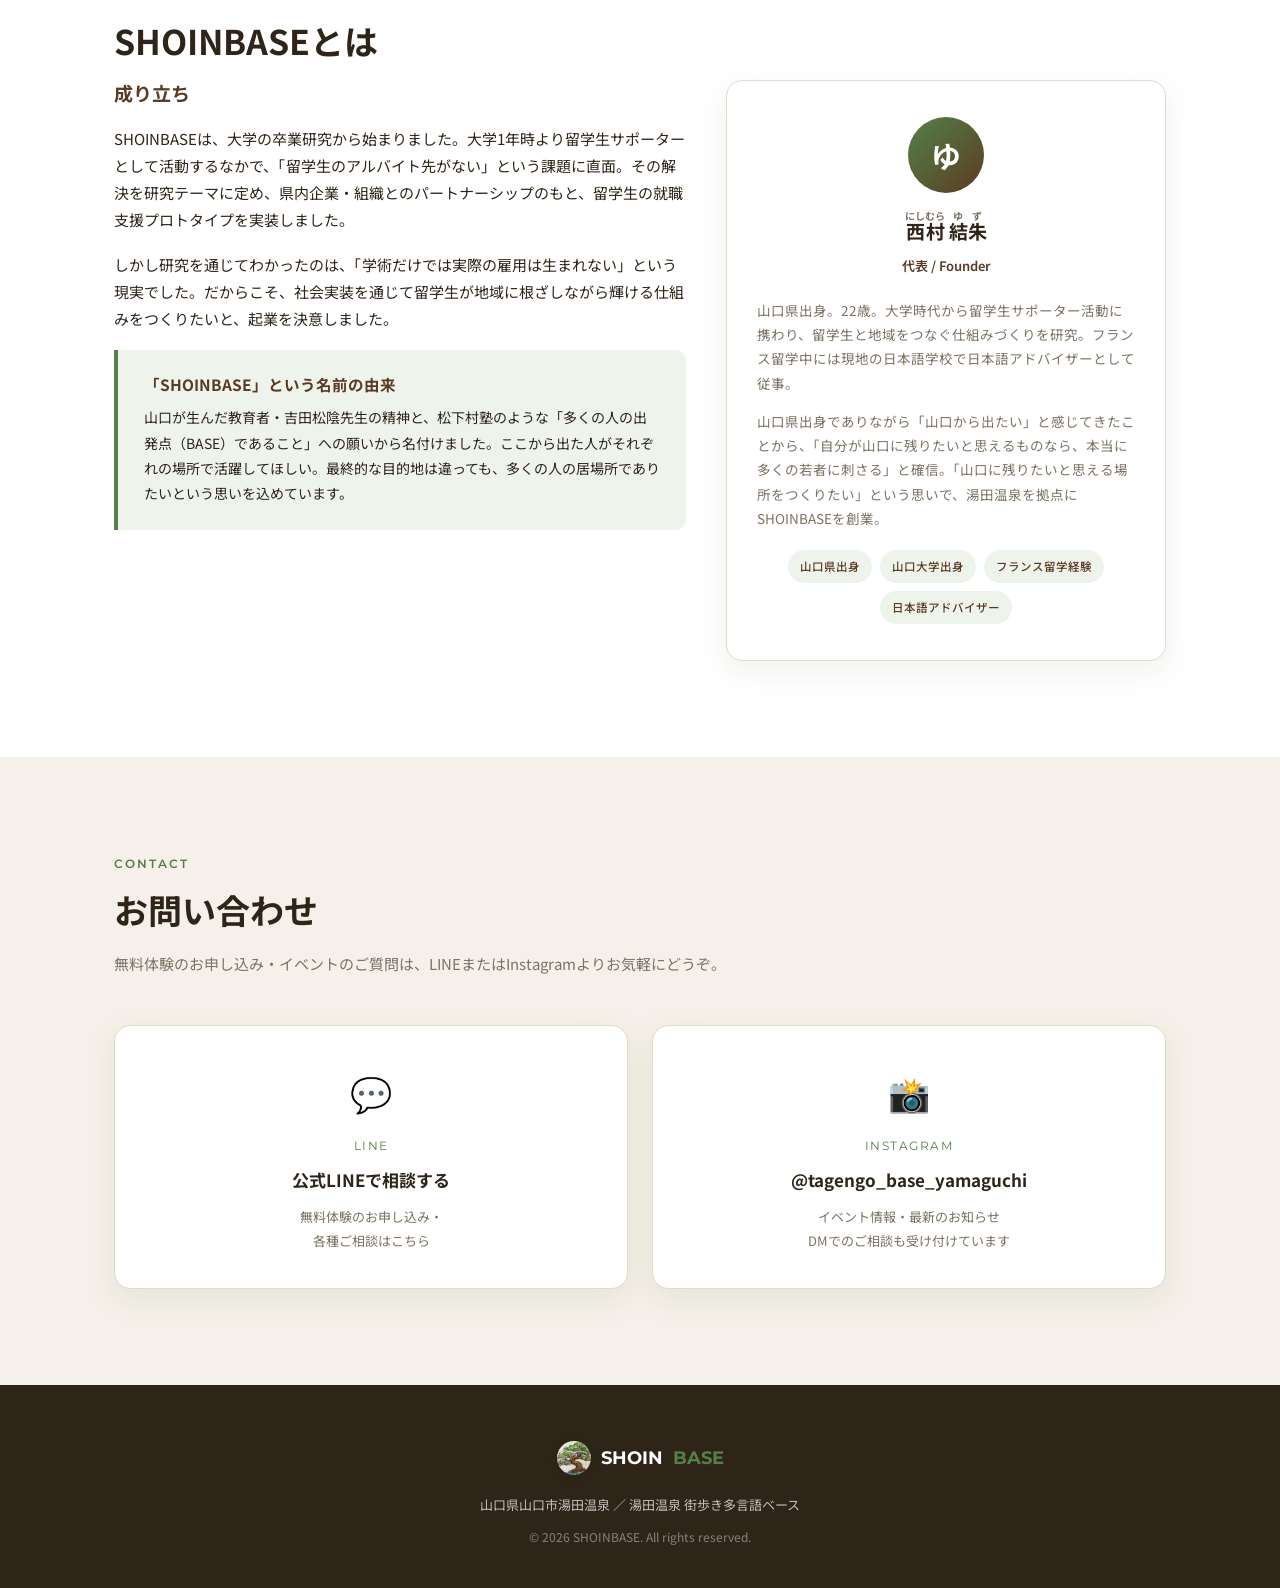
==== commit 983b797f: "多言語ベース説明文を更新" ====
--- a/index.html
+++ b/index.html
@@ -83,7 +83,7 @@
   <div class="sec-inner fade-up">
     <div class="sec-label">LANGUAGE SCHOOL</div>
     <h2 class="sec-title">湯田温泉 街歩き<br>多言語ベース</h2>
-    <p class="sec-sub">温泉街という非日常の空間で、少人数だから実現できる濃密な学び。目的に合わせて選べる3コース・2ペースでご用意しています。</p>
+    <p class="sec-sub">カフェと街歩きで、留学のような空間で、少人数だから実現できる濃密な学び。目的に合わせて選べる3コース・2ペースでご用意しています。</p>
 
     <div class="features fade-up">
       <div class="feat-card">
